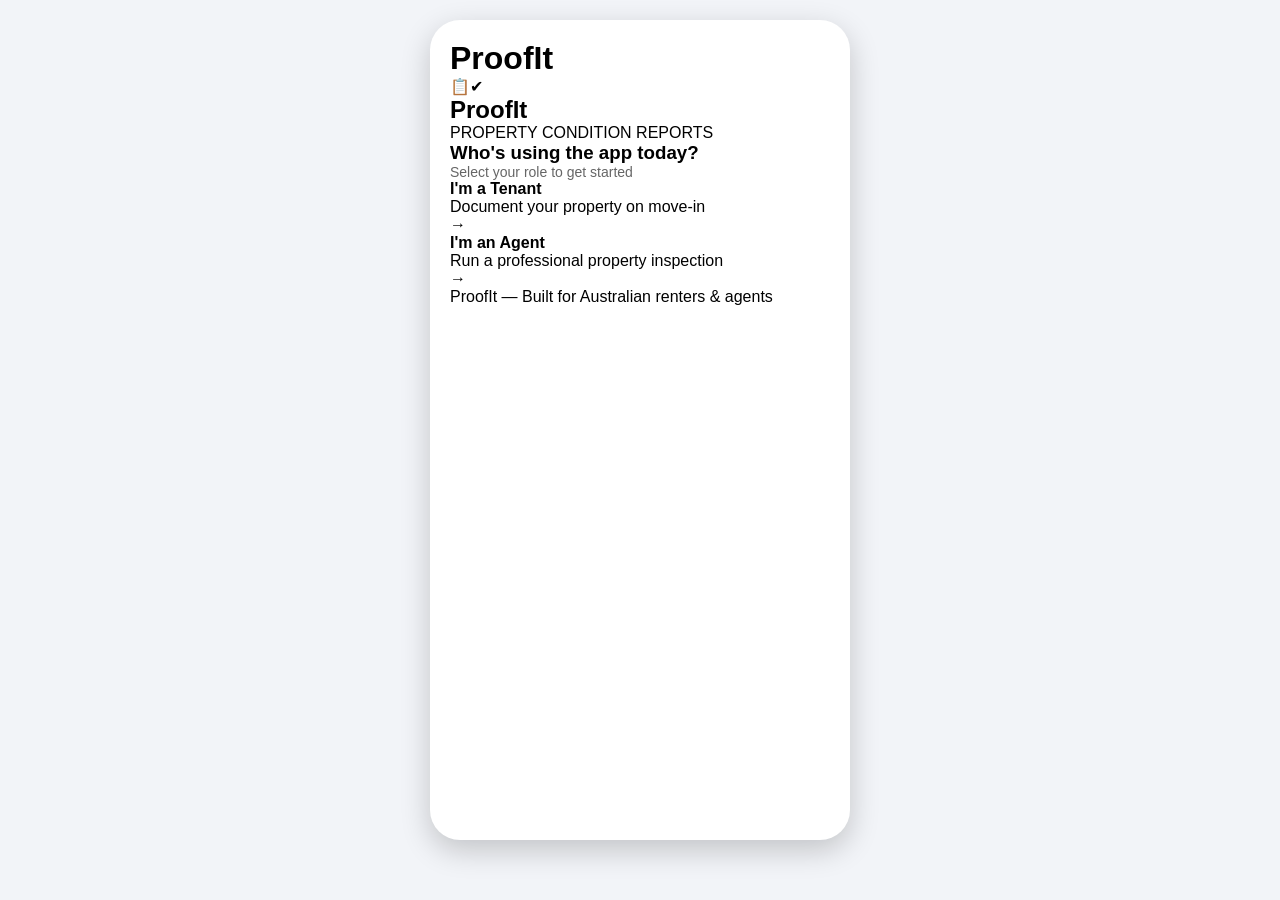
==== index.html @ 0644760e "Update index.html" ====
<!DOCTYPE html>
<html lang="en">
<head>
  <meta charset="UTF-8" />
  <meta name="viewport" content="width=device-width, initial-scale=1.0"/>
  <title>ProofIt</title>
  <link rel="stylesheet" href="styles.css" />
</head>
<body>

<div class="phone-frame">
  <div class="app">

    <h1 class="logo">Proof<span>It</span></h1>

    <div class="icon-box">📋✔</div>

    <h2 class="title">Proof<span>It</span></h2>
    <p class="subtitle">PROPERTY CONDITION REPORTS</p>

    <h3>Who's using the app today?</h3>
    <p class="helper">Select your role to get started</p>

    <div class="card" onclick="selectRole('tenant')">
      <div>
        <strong>I'm a Tenant</strong>
        <p>Document your property on move-in</p>
      </div>
      <span>→</span>
    </div>

    <div class="card" onclick="selectRole('agent')">
      <div>
        <strong>I'm an Agent</strong>
        <p>Run a professional property inspection</p>
      </div>
      <span>→</span>
    </div>

    <p class="footer">ProofIt — Built for Australian renters & agents</p>

  </div>
</div>

<script src="script.js?v=2"></script>
</body>
</html>
---- styles.css ----
/* RESET */
* {
  margin: 0;
  padding: 0;
  box-sizing: border-box;
  font-family: Arial, sans-serif;
}

/* BACKGROUND */
body {
  background: #f2f4f8;
  display: flex;
  justify-content: center;
  padding: 20px;
}

/* PHONE FRAME (visual app container) */
.phone-frame {
  width: 420px;
  height: 820px;
  background: #fff;
  border-radius: 30px;
  overflow: hidden;
  box-shadow: 0 10px 30px rgba(0,0,0,0.2);
}

/* MAIN APP AREA */
.app {
  padding: 20px;
}

/* TOP BAR */
.top-bar {
  display: flex;
  align-items: center;
  justify-content: space-between;
  margin-bottom: 20px;
}

.top-bar h2 {
  font-size: 16px;
}

/* HOME BUTTON */
.home-btn {
  background: none;
  border: none;
  font-size: 20px;
  cursor: pointer;
}

/* BADGE */
.badge {
  background: #e8f0ff;
  color: #2b6fff;
  padding: 5px 10px;
  border-radius: 20px;
  font-size: 12px;
}

/* FORM CONTAINER */
.form-container {
  display: flex;
  flex-direction: column;
  gap: 12px;
}

/* HEADINGS */
.form-container h1 {
  font-size: 22px;
}

.helper {
  color: #666;
  font-size: 14px;
}

/* INFO BOX */
.info-box {
  background: #eef7ff;
  padding: 10px;
  border-radius: 10px;
  font-size: 13px;
  color: #333;
}

/* LABELS */
label {
  font-size: 12px;
  color: #444;
  margin-top: 10px;
}

/* INPUTS */
input {
  padding: 12px;
  border: 1px solid #ddd;
  border-radius: 10px;
  font-size: 14px;
  width: 100%;
}

/* ROW (side-by-side inputs) */
.row {
  display: flex;
  gap: 10px;
}

.row div {
  flex: 1;
}

/* PRIMARY BUTTON */
.primary-btn {
  margin-top: 20px;
  padding: 14px;
  border: none;
  border-radius: 12px;
  background: #2b6fff;
  color: white;
  font-size: 15px;
  cursor: pointer;
}

.primary-btn:hover {
  background: #1f5ae0;
}

/* CUSTOM WIDTH OVERRIDE (your address field) */
.address {
  width: 60%;
}
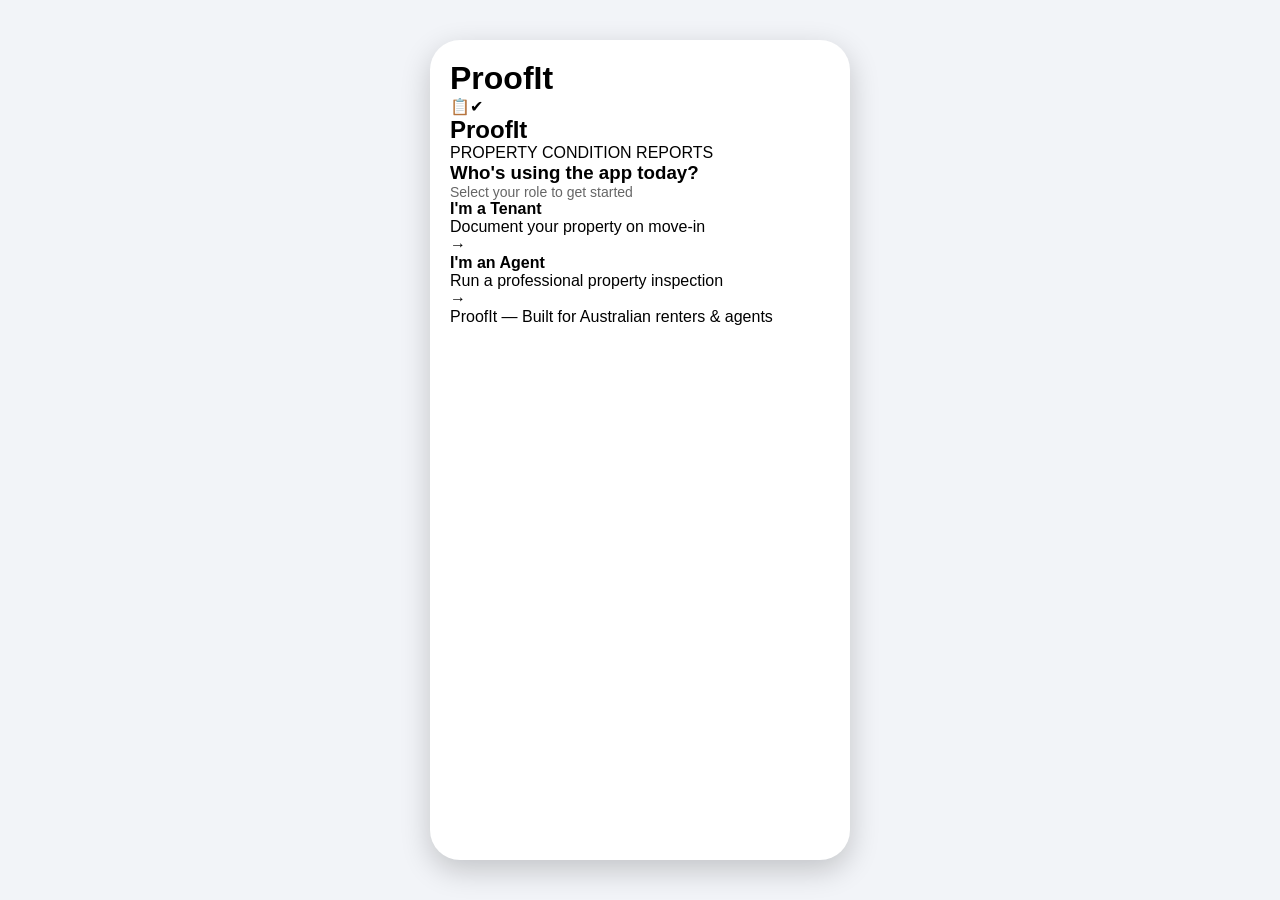
==== commit ba5c5fa9: "Update index.html" ====
--- a/index.html
+++ b/index.html
@@ -13,9 +13,9 @@
 
     <h1 class="logo">Proof<span>It</span></h1>
 
-    <div class="icon-box">📋✔</div>
+    <div class="icon">📋✔</div>
 
-    <h2 class="title">Proof<span>It</span></h2>
+    <h2 class="title">ProofIt</h2>
     <p class="subtitle">PROPERTY CONDITION REPORTS</p>
 
     <h3>Who's using the app today?</h3>
@@ -42,6 +42,6 @@
   </div>
 </div>
 
-<script src="script.js?v=2"></script>
+<script src="script.js"></script>
 </body>
 </html>
--- a/styles.css
+++ b/styles.css
@@ -6,15 +6,16 @@
   font-family: Arial, sans-serif;
 }
 
-/* BACKGROUND */
+/* BACKGROUND + CENTERING */
 body {
   background: #f2f4f8;
   display: flex;
   justify-content: center;
-  padding: 20px;
+  align-items: center;
+  min-height: 100vh;
 }
 
-/* PHONE FRAME (visual app container) */
+/* PHONE FRAME */
 .phone-frame {
   width: 420px;
   height: 820px;
@@ -126,7 +127,7 @@
   background: #1f5ae0;
 }
 
-/* CUSTOM WIDTH OVERRIDE (your address field) */
+/* ADDRESS WIDTH OVERRIDE */
 .address {
   width: 60%;
 }
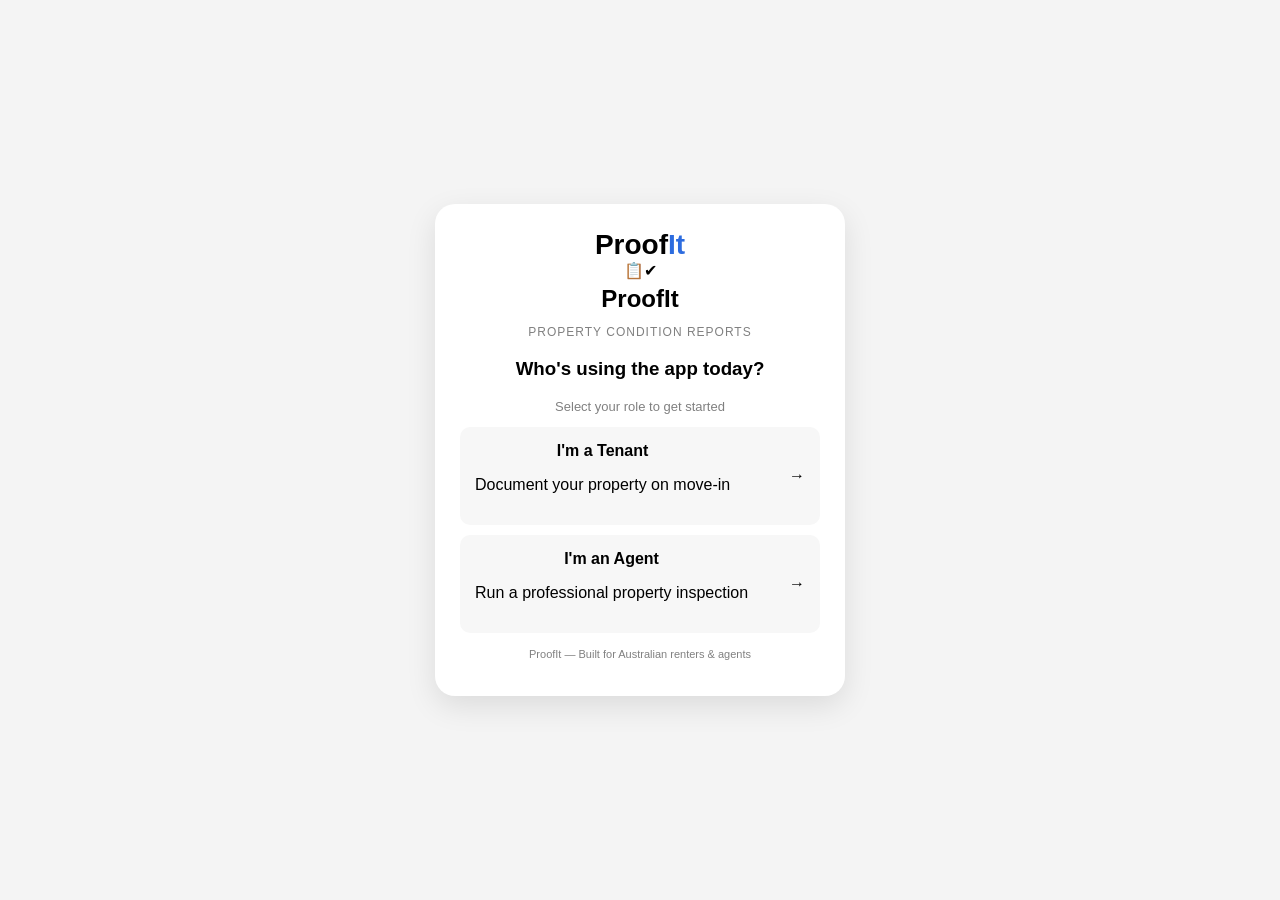
==== commit 6584c97d: "Update index Revert.html" ====
--- a/index.html
+++ b/index.html
@@ -13,9 +13,9 @@
 
     <h1 class="logo">Proof<span>It</span></h1>
 
-    <div class="icon">📋✔</div>
+    <div class="icon-box">📋✔</div>
 
-    <h2 class="title">ProofIt</h2>
+    <h2 class="title">Proof<span>It</span></h2>
     <p class="subtitle">PROPERTY CONDITION REPORTS</p>
 
     <h3>Who's using the app today?</h3>
@@ -42,6 +42,6 @@
   </div>
 </div>
 
-<script src="script.js"></script>
+<script src="script.js?v=2"></script>
 </body>
 </html>
--- a/styles.css
+++ b/styles.css
@@ -1,133 +1,79 @@
-/* RESET */
-* {
+body {
   margin: 0;
-  padding: 0;
-  box-sizing: border-box;
   font-family: Arial, sans-serif;
-}
-
-/* BACKGROUND + CENTERING */
-body {
-  background: #f2f4f8;
-  display: flex;
-  justify-content: center;
-  align-items: center;
-  min-height: 100vh;
+  background: #f4f4f4;
 }
 
 /* PHONE FRAME */
 .phone-frame {
-  width: 420px;
-  height: 820px;
-  background: #fff;
-  border-radius: 30px;
-  overflow: hidden;
-  box-shadow: 0 10px 30px rgba(0,0,0,0.2);
+  display: flex;
+  justify-content: center;
+  align-items: center;
+  height: 100vh;
 }
 
-/* MAIN APP AREA */
+/* APP CONTAINER */
 .app {
-  padding: 20px;
+  width: 360px;
+  background: white;
+  border-radius: 20px;
+  padding: 25px;
+  box-shadow: 0 10px 30px rgba(0,0,0,0.1);
+  text-align: center;
 }
 
-/* TOP BAR */
-.top-bar {
-  display: flex;
-  align-items: center;
-  justify-content: space-between;
-  margin-bottom: 20px;
+/* LOGO */
+.logo {
+  font-size: 28px;
+  margin: 0;
 }
 
-.top-bar h2 {
-  font-size: 16px;
+.logo span {
+  color: #2d6cdf;
 }
 
-/* HOME BUTTON */
-.home-btn {
-  background: none;
-  border: none;
-  font-size: 20px;
-  cursor: pointer;
+/* ICON */
+.icon {
+  font-size: 40px;
+  margin: 15px 0;
 }
 
-/* BADGE */
-.badge {
-  background: #e8f0ff;
-  color: #2b6fff;
-  padding: 5px 10px;
-  border-radius: 20px;
-  font-size: 12px;
+/* TEXT */
+.title {
+  margin: 5px 0;
 }
 
-/* FORM CONTAINER */
-.form-container {
-  display: flex;
-  flex-direction: column;
-  gap: 12px;
-}
-
-/* HEADINGS */
-.form-container h1 {
-  font-size: 22px;
+.subtitle {
+  font-size: 12px;
+  letter-spacing: 1px;
+  color: gray;
 }
 
 .helper {
-  color: #666;
-  font-size: 14px;
+  font-size: 13px;
+  color: gray;
 }
 
-/* INFO BOX */
-.info-box {
-  background: #eef7ff;
-  padding: 10px;
+/* CARDS */
+.card {
+  display: flex;
+  justify-content: space-between;
+  align-items: center;
+  padding: 15px;
+  margin: 10px 0;
   border-radius: 10px;
-  font-size: 13px;
-  color: #333;
+  background: #f7f7f7;
+  cursor: pointer;
+  transition: 0.2s;
 }
 
-/* LABELS */
-label {
-  font-size: 12px;
-  color: #444;
-  margin-top: 10px;
+.card:hover {
+  background: #eaeaea;
 }
 
-/* INPUTS */
-input {
-  padding: 12px;
-  border: 1px solid #ddd;
-  border-radius: 10px;
-  font-size: 14px;
-  width: 100%;
+/* FOOTER */
+.footer {
+  font-size: 11px;
+  color: gray;
+  margin-top: 15px;
 }
-
-/* ROW (side-by-side inputs) */
-.row {
-  display: flex;
-  gap: 10px;
-}
-
-.row div {
-  flex: 1;
-}
-
-/* PRIMARY BUTTON */
-.primary-btn {
-  margin-top: 20px;
-  padding: 14px;
-  border: none;
-  border-radius: 12px;
-  background: #2b6fff;
-  color: white;
-  font-size: 15px;
-  cursor: pointer;
-}
-
-.primary-btn:hover {
-  background: #1f5ae0;
-}
-
-/* ADDRESS WIDTH OVERRIDE */
-.address {
-  width: 60%;
-}
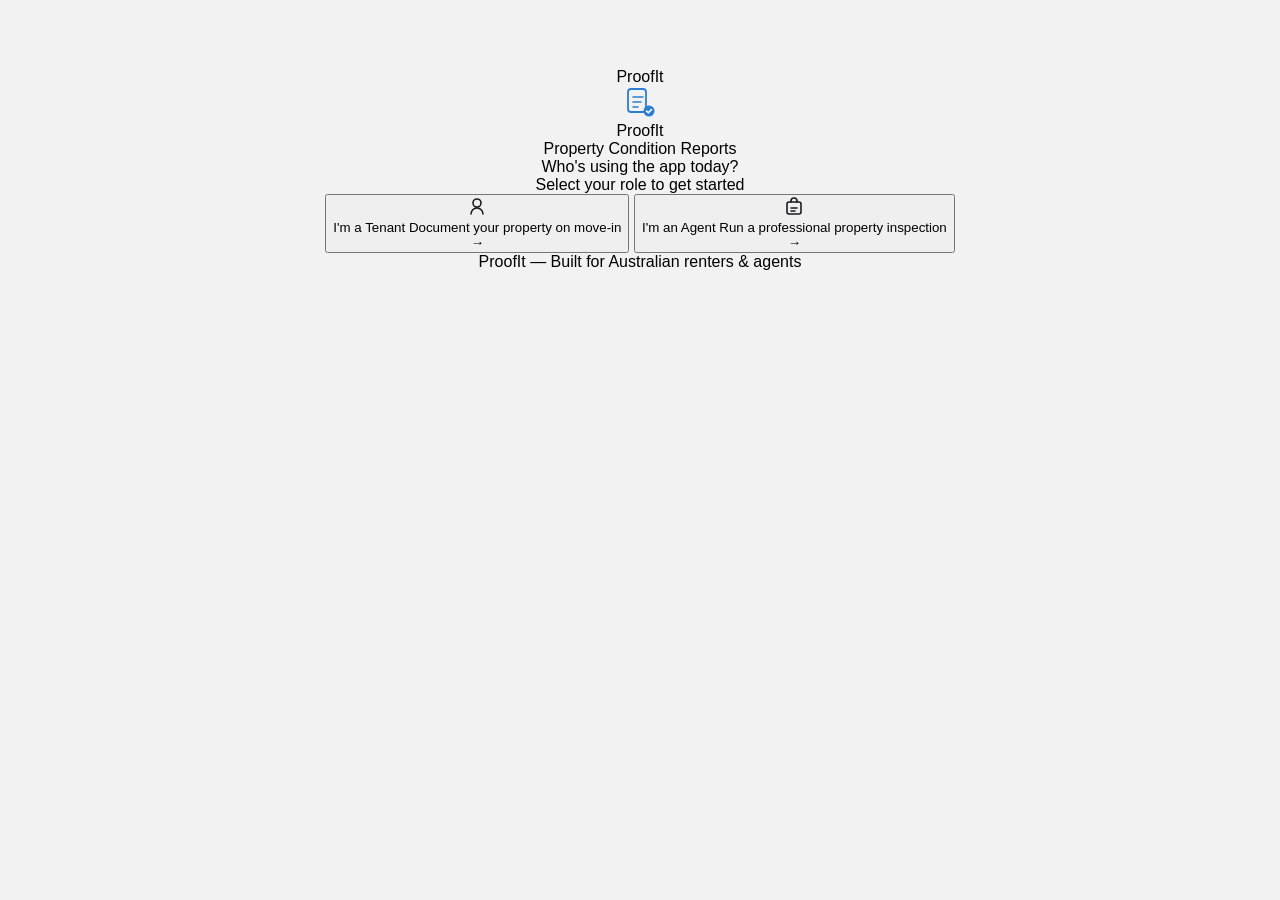
==== commit e08b1074: "Update index Claude.html" ====
--- a/index.html
+++ b/index.html
@@ -2,46 +2,61 @@
 <html lang="en">
 <head>
   <meta charset="UTF-8" />
-  <meta name="viewport" content="width=device-width, initial-scale=1.0"/>
-  <title>ProofIt</title>
+  <meta name="viewport" content="width=device-width, initial-scale=1.0" />
+  <title>ProofIt — Property Condition Reports</title>
   <link rel="stylesheet" href="styles.css" />
+  <link href="https://fonts.googleapis.com/css2?family=Syne:wght@400;700;800&family=DM+Sans:wght@300;400;500&display=swap" rel="stylesheet" />
 </head>
 <body>
-
-<div class="phone-frame">
-  <div class="app">
-
-    <h1 class="logo">Proof<span>It</span></h1>
-
-    <div class="icon-box">📋✔</div>
-
-    <h2 class="title">Proof<span>It</span></h2>
-    <p class="subtitle">PROPERTY CONDITION REPORTS</p>
-
-    <h3>Who's using the app today?</h3>
-    <p class="helper">Select your role to get started</p>
-
-    <div class="card" onclick="selectRole('tenant')">
-      <div>
-        <strong>I'm a Tenant</strong>
-        <p>Document your property on move-in</p>
+  <div class="app-wrap">
+    <div class="app">
+      <div class="welcome-topbar">
+        <div class="wordmark">Proof<span>It</span></div>
       </div>
-      <span>→</span>
+      <div class="welcome-body">
+        <div class="welcome-icon">
+          <svg width="32" height="32" viewBox="0 0 32 32" fill="none">
+            <rect x="4" y="3" width="18" height="23" rx="3" stroke="#2D7DD2" stroke-width="1.8"/>
+            <path d="M9 11h10M9 16h8M9 21h5" stroke="#2D7DD2" stroke-width="1.6" stroke-linecap="round"/>
+            <circle cx="25" cy="25" r="5.5" fill="#2D7DD2"/>
+            <path d="M22.5 25l1.8 1.8 3.2-3.2" stroke="#fff" stroke-width="1.6" stroke-linecap="round" stroke-linejoin="round"/>
+          </svg>
+        </div>
+        <div class="welcome-title">Proof<span>It</span></div>
+        <div class="welcome-sub">Property Condition Reports</div>
+        <div class="welcome-question">Who's using the app today?</div>
+        <div class="welcome-hint">Select your role to get started</div>
+        <div class="welcome-btns">
+          <button class="welcome-btn" onclick="window.location.href='tenant.html'">
+            <div class="wb-icon">
+              <svg width="20" height="20" viewBox="0 0 20 20" fill="none">
+                <path d="M10 2a4 4 0 100 8 4 4 0 000-8zM4 17c0-3.3 2.7-6 6-6s6 2.7 6 6" stroke="#1a1a1e" stroke-width="1.6" stroke-linecap="round"/>
+              </svg>
+            </div>
+            <div class="wb-text">
+              <span class="wb-label">I'm a Tenant</span>
+              <span class="wb-desc">Document your property on move-in</span>
+            </div>
+            <span class="wb-arrow">→</span>
+          </button>
+          <button class="welcome-btn" onclick="window.location.href='agent.html'">
+            <div class="wb-icon">
+              <svg width="20" height="20" viewBox="0 0 20 20" fill="none">
+                <rect x="3" y="5" width="14" height="12" rx="2" stroke="#1a1a1e" stroke-width="1.6"/>
+                <path d="M7 5V4a3 3 0 016 0v1" stroke="#1a1a1e" stroke-width="1.6" stroke-linecap="round"/>
+                <path d="M7 11h6M7 14h4" stroke="#1a1a1e" stroke-width="1.6" stroke-linecap="round"/>
+              </svg>
+            </div>
+            <div class="wb-text">
+              <span class="wb-label">I'm an Agent</span>
+              <span class="wb-desc">Run a professional property inspection</span>
+            </div>
+            <span class="wb-arrow">→</span>
+          </button>
+        </div>
+        <div class="welcome-footer">ProofIt — Built for Australian renters &amp; agents</div>
+      </div>
     </div>
-
-    <div class="card" onclick="selectRole('agent')">
-      <div>
-        <strong>I'm an Agent</strong>
-        <p>Run a professional property inspection</p>
-      </div>
-      <span>→</span>
-    </div>
-
-    <p class="footer">ProofIt — Built for Australian renters & agents</p>
-
   </div>
-</div>
-
-<script src="script.js?v=2"></script>
 </body>
 </html>
--- a/styles.css
+++ b/styles.css
@@ -1,79 +1,143 @@
 body {
-  margin: 0;
   font-family: Arial, sans-serif;
-  background: #f4f4f4;
+  background: #f2f2f2;
+  display: flex;
+  justify-content: center;
+  padding: 40px;
 }
 
-/* PHONE FRAME */
 .phone-frame {
-  display: flex;
-  justify-content: center;
-  align-items: center;
-  height: 100vh;
+  width: 360px;
+  border: 10px solid #111;
+  border-radius: 30px;
+  background: #e9e9e9;
 }
 
-/* APP CONTAINER */
 .app {
-  width: 360px;
-  background: white;
-  border-radius: 20px;
-  padding: 25px;
-  box-shadow: 0 10px 30px rgba(0,0,0,0.1);
+  padding: 20px;
   text-align: center;
 }
 
-/* LOGO */
-.logo {
-  font-size: 28px;
-  margin: 0;
+.logo span,
+.title span {
+  color: #4da3ff;
 }
 
-.logo span {
-  color: #2d6cdf;
-}
-
-/* ICON */
-.icon {
-  font-size: 40px;
-  margin: 15px 0;
-}
-
-/* TEXT */
-.title {
-  margin: 5px 0;
+.icon-box {
+  font-size: 30px;
+  margin: 20px auto;
+  width: 60px;
+  height: 60px;
+  background: #111;
+  color: white;
+  display: flex;
+  align-items: center;
+  justify-content: center;
+  border-radius: 15px;
 }
 
 .subtitle {
   font-size: 12px;
-  letter-spacing: 1px;
-  color: gray;
+  color: #888;
+  margin-bottom: 30px;
 }
 
 .helper {
-  font-size: 13px;
-  color: gray;
+  color: #777;
+  font-size: 14px;
+  margin-bottom: 20px;
 }
 
-/* CARDS */
 .card {
+  background: #f7f7f7;
+  border-radius: 12px;
+  padding: 15px;
+  margin: 10px 0;
   display: flex;
   justify-content: space-between;
   align-items: center;
-  padding: 15px;
-  margin: 10px 0;
-  border-radius: 10px;
-  background: #f7f7f7;
   cursor: pointer;
-  transition: 0.2s;
 }
 
 .card:hover {
-  background: #eaeaea;
+  background: #e3e3e3;
 }
 
-/* FOOTER */
 .footer {
+  margin-top: 30px;
   font-size: 11px;
-  color: gray;
+  color: #aaa;
+}
+
+/* ===== TENANT PAGE ===== */
+
+.top-bar {
+  display: flex;
+  justify-content: space-between;
+  align-items: center;
+  margin-bottom: 20px;
+}
+
+.home-btn {
+  background: #333;
+  color: white;
+  border: none;
+  border-radius: 10px;
+  padding: 8px 10px;
+  cursor: pointer;
+}
+
+.badge {
+  background: #f5b14c;
+  padding: 5px 10px;
+  border-radius: 12px;
+  font-size: 12px;
+}
+
+.form-container {
+  text-align: left;
+}
+
+.info-box {
+  background: #dfe7f2;
+  border: 1px solid #4da3ff;
+  padding: 12px;
+  border-radius: 10px;
+  margin: 15px 0;
+  font-size: 14px;
+}
+
+label {
+  font-size: 11px;
+  color: #777;
   margin-top: 15px;
+  display: block;
 }
+
+input {
+  width: 100%;
+  padding: 10px;
+  margin-top: 5px;
+  border-radius: 8px;
+  border: 1px solid #ccc;
+}
+
+.row {
+  display: flex;
+  gap: 10px;
+}
+
+.row div {
+  flex: 1;
+}
+
+.primary-btn {
+  width: 100%;
+  margin-top: 20px;
+  padding: 15px;
+  background: #111;
+  color: white;
+  border: none;
+  border-radius: 12px;
+  cursor: pointer;
+}
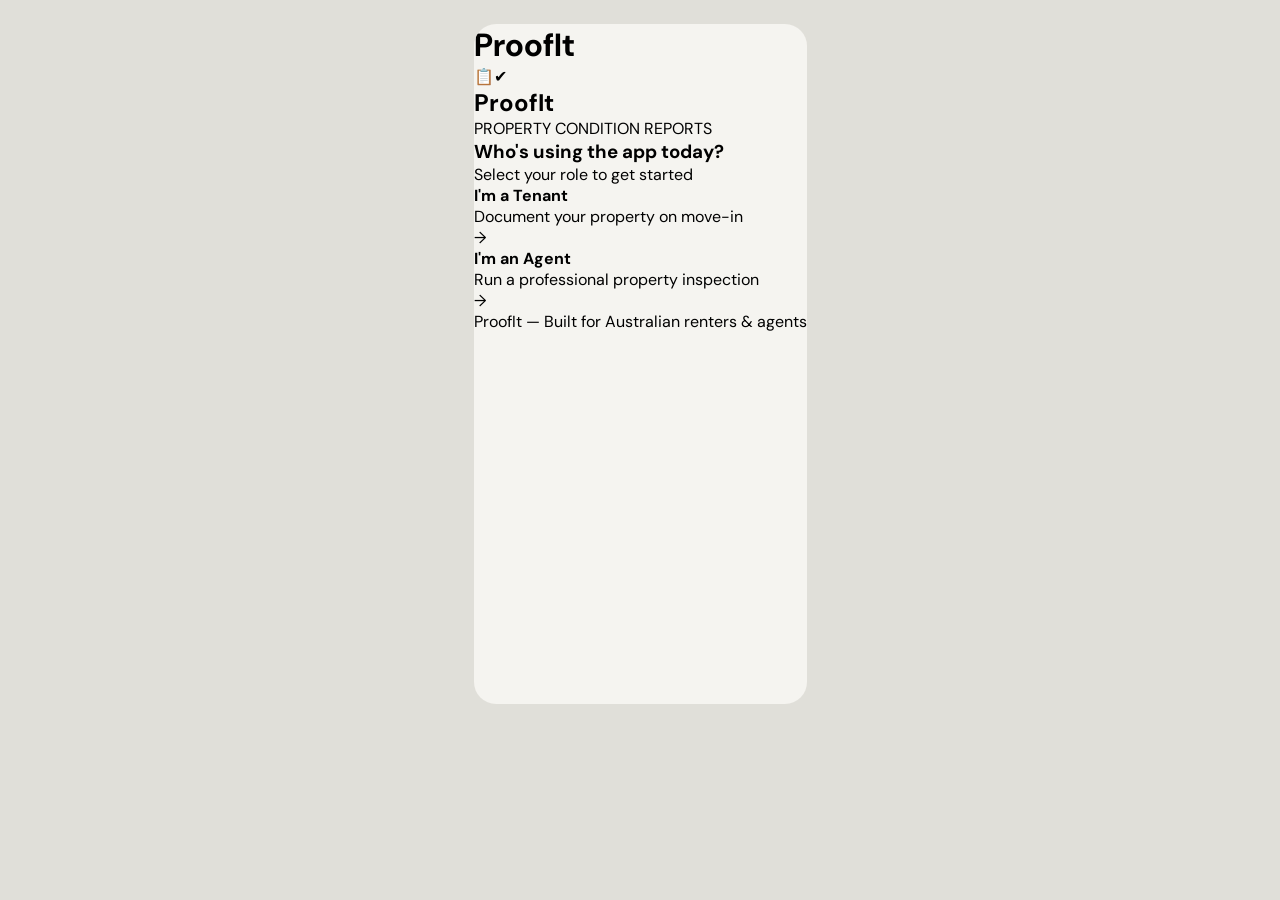
==== commit 51e1ab66: "Update index Revers Original.html" ====
--- a/index.html
+++ b/index.html
@@ -2,61 +2,46 @@
 <html lang="en">
 <head>
   <meta charset="UTF-8" />
-  <meta name="viewport" content="width=device-width, initial-scale=1.0" />
-  <title>ProofIt — Property Condition Reports</title>
+  <meta name="viewport" content="width=device-width, initial-scale=1.0"/>
+  <title>ProofIt</title>
   <link rel="stylesheet" href="styles.css" />
-  <link href="https://fonts.googleapis.com/css2?family=Syne:wght@400;700;800&family=DM+Sans:wght@300;400;500&display=swap" rel="stylesheet" />
 </head>
 <body>
-  <div class="app-wrap">
-    <div class="app">
-      <div class="welcome-topbar">
-        <div class="wordmark">Proof<span>It</span></div>
+
+<div class="phone-frame">
+  <div class="app">
+
+    <h1 class="logo">Proof<span>It</span></h1>
+
+    <div class="icon-box">📋✔</div>
+
+    <h2 class="title">Proof<span>It</span></h2>
+    <p class="subtitle">PROPERTY CONDITION REPORTS</p>
+
+    <h3>Who's using the app today?</h3>
+    <p class="helper">Select your role to get started</p>
+
+    <div class="card" onclick="selectRole('tenant')">
+      <div>
+        <strong>I'm a Tenant</strong>
+        <p>Document your property on move-in</p>
       </div>
-      <div class="welcome-body">
-        <div class="welcome-icon">
-          <svg width="32" height="32" viewBox="0 0 32 32" fill="none">
-            <rect x="4" y="3" width="18" height="23" rx="3" stroke="#2D7DD2" stroke-width="1.8"/>
-            <path d="M9 11h10M9 16h8M9 21h5" stroke="#2D7DD2" stroke-width="1.6" stroke-linecap="round"/>
-            <circle cx="25" cy="25" r="5.5" fill="#2D7DD2"/>
-            <path d="M22.5 25l1.8 1.8 3.2-3.2" stroke="#fff" stroke-width="1.6" stroke-linecap="round" stroke-linejoin="round"/>
-          </svg>
-        </div>
-        <div class="welcome-title">Proof<span>It</span></div>
-        <div class="welcome-sub">Property Condition Reports</div>
-        <div class="welcome-question">Who's using the app today?</div>
-        <div class="welcome-hint">Select your role to get started</div>
-        <div class="welcome-btns">
-          <button class="welcome-btn" onclick="window.location.href='tenant.html'">
-            <div class="wb-icon">
-              <svg width="20" height="20" viewBox="0 0 20 20" fill="none">
-                <path d="M10 2a4 4 0 100 8 4 4 0 000-8zM4 17c0-3.3 2.7-6 6-6s6 2.7 6 6" stroke="#1a1a1e" stroke-width="1.6" stroke-linecap="round"/>
-              </svg>
-            </div>
-            <div class="wb-text">
-              <span class="wb-label">I'm a Tenant</span>
-              <span class="wb-desc">Document your property on move-in</span>
-            </div>
-            <span class="wb-arrow">→</span>
-          </button>
-          <button class="welcome-btn" onclick="window.location.href='agent.html'">
-            <div class="wb-icon">
-              <svg width="20" height="20" viewBox="0 0 20 20" fill="none">
-                <rect x="3" y="5" width="14" height="12" rx="2" stroke="#1a1a1e" stroke-width="1.6"/>
-                <path d="M7 5V4a3 3 0 016 0v1" stroke="#1a1a1e" stroke-width="1.6" stroke-linecap="round"/>
-                <path d="M7 11h6M7 14h4" stroke="#1a1a1e" stroke-width="1.6" stroke-linecap="round"/>
-              </svg>
-            </div>
-            <div class="wb-text">
-              <span class="wb-label">I'm an Agent</span>
-              <span class="wb-desc">Run a professional property inspection</span>
-            </div>
-            <span class="wb-arrow">→</span>
-          </button>
-        </div>
-        <div class="welcome-footer">ProofIt — Built for Australian renters &amp; agents</div>
+      <span>→</span>
+    </div>
+
+    <div class="card" onclick="selectRole('agent')">
+      <div>
+        <strong>I'm an Agent</strong>
+        <p>Run a professional property inspection</p>
       </div>
+      <span>→</span>
     </div>
+
+    <p class="footer">ProofIt — Built for Australian renters & agents</p>
+
   </div>
+</div>
+
+<script src="script.js?v=2"></script>
 </body>
 </html>
--- a/styles.css
+++ b/styles.css
@@ -1,143 +1,932 @@
+/* ─── ProofIt — styles.css ─── */
+
+@import url('https://fonts.googleapis.com/css2?family=Syne:wght@400;700;800&family=DM+Sans:wght@300;400;500&display=swap');
+
+:root {
+  --accent: #2D7DD2;
+  --dark: #1a1a1e;
+  --cream: #f5f4f0;
+  --border: #e8e8e8;
+  --text: #1a1a1e;
+  --muted: #888;
+  --white: #ffffff;
+}
+
+* { box-sizing: border-box; margin: 0; padding: 0; }
+
 body {
-  font-family: Arial, sans-serif;
-  background: #f2f2f2;
-  display: flex;
-  justify-content: center;
-  padding: 40px;
-}
-
-.phone-frame {
-  width: 360px;
-  border: 10px solid #111;
-  border-radius: 30px;
-  background: #e9e9e9;
+  background: #e0dfd9;
+  min-height: 100vh;
+  display: flex;
+  align-items: flex-start;
+  justify-content: center;
+  padding: 24px 0;
+  font-family: 'DM Sans', sans-serif;
+}
+
+/* ─── App shell ─── */
+.app-wrap {
+  background: var(--dark);
+  border-radius: 32px;
+  padding: 12px;
+  width: 100%;
+  max-width: 420px;
 }
 
 .app {
+  background: var(--cream);
+  border-radius: 22px;
+  overflow: hidden;
+  min-height: 680px;
+  display: flex;
+  flex-direction: column;
+  position: relative;
+}
+
+/* ─── Screens ─── */
+.screen {
+  display: none;
+  flex-direction: column;
+  min-height: 680px;
+}
+.screen.active { display: flex; }
+
+/* ─── Top bars ─── */
+.topbar {
+  display: flex;
+  align-items: center;
+  justify-content: space-between;
+  padding: 14px 20px;
+  background: var(--dark);
+  flex-shrink: 0;
+}
+
+.home-btn {
+  width: 40px;
+  height: 40px;
+  background: rgba(255,255,255,0.15);
+  border: none;
+  border-radius: 10px;
+  cursor: pointer;
+  display: flex;
+  align-items: center;
+  justify-content: center;
+  flex-shrink: 0;
+  padding: 0;
+}
+
+.topbar-title {
+  font-family: 'Syne', sans-serif;
+  font-weight: 700;
+  font-size: 15px;
+  color: #fff;
+}
+
+.topbar-badge {
+  background: #FAC775;
+  color: var(--dark);
+  font-size: 11px;
+  font-weight: 700;
+  padding: 4px 10px;
+  border-radius: 20px;
+  font-family: 'Syne', sans-serif;
+}
+
+.ready-badge {
+  background: #FAC775;
+  color: var(--dark);
+}
+
+.topbar-badge-agent {
+  background: var(--dark);
+  color: #FAC775;
+  font-size: 11px;
+  font-weight: 700;
+  padding: 4px 10px;
+  border-radius: 20px;
+  font-family: 'Syne', sans-serif;
+  border: 1px solid #FAC775;
+}
+
+/* ─── Welcome screen ─── */
+.welcome-topbar {
+  display: flex;
+  align-items: center;
+  justify-content: center;
+  padding: 18px 20px;
+  background: var(--cream);
+  border-bottom: 1px solid var(--border);
+}
+
+.wordmark {
+  font-family: 'Syne', sans-serif;
+  font-weight: 800;
+  font-size: 20px;
+  color: var(--dark);
+}
+.wordmark span { color: var(--accent); }
+
+.welcome-body {
+  flex: 1;
+  display: flex;
+  flex-direction: column;
+  align-items: center;
+  justify-content: center;
+  padding: 20px 28px 40px;
+  background: var(--cream);
+}
+
+.welcome-icon {
+  width: 68px;
+  height: 68px;
+  background: var(--dark);
+  border-radius: 20px;
+  display: flex;
+  align-items: center;
+  justify-content: center;
+  margin-bottom: 16px;
+}
+
+.welcome-title {
+  font-family: 'Syne', sans-serif;
+  font-weight: 800;
+  font-size: 34px;
+  color: var(--dark);
+  letter-spacing: -1px;
+  margin-bottom: 4px;
+}
+.welcome-title span { color: var(--accent); }
+
+.welcome-sub {
+  font-size: 12px;
+  color: #aaa;
+  text-transform: uppercase;
+  letter-spacing: 0.1em;
+  margin-bottom: 36px;
+}
+
+.welcome-question {
+  font-family: 'Syne', sans-serif;
+  font-weight: 700;
+  font-size: 19px;
+  color: var(--dark);
+  margin-bottom: 4px;
+  text-align: center;
+}
+
+.welcome-hint {
+  font-size: 13px;
+  color: var(--muted);
+  margin-bottom: 22px;
+  text-align: center;
+}
+
+.welcome-btns {
+  display: flex;
+  flex-direction: column;
+  gap: 12px;
+  width: 100%;
+}
+
+.welcome-btn {
+  width: 100%;
+  padding: 18px 20px;
+  border-radius: 16px;
+  cursor: pointer;
+  display: flex;
+  align-items: center;
+  gap: 14px;
+  text-align: left;
+  border: 1px solid #e0e0e0;
+  background: var(--white);
+  transition: opacity 0.15s;
+}
+.welcome-btn:hover { opacity: 0.85; }
+
+.wb-icon {
+  width: 42px;
+  height: 42px;
+  border-radius: 10px;
+  display: flex;
+  align-items: center;
+  justify-content: center;
+  flex-shrink: 0;
+  background: var(--cream);
+}
+
+.wb-text { flex: 1; }
+
+.wb-label {
+  font-family: 'Syne', sans-serif;
+  font-weight: 700;
+  font-size: 15px;
+  display: block;
+  color: var(--dark);
+}
+
+.wb-desc {
+  font-size: 12px;
+  margin-top: 2px;
+  display: block;
+  color: var(--muted);
+}
+
+.wb-arrow { font-size: 16px; color: #ccc; }
+
+.welcome-footer {
+  margin-top: 28px;
+  font-size: 11px;
+  color: #bbb;
+  text-align: center;
+}
+
+/* ─── Body scroll ─── */
+.body-scroll {
+  flex: 1;
+  overflow-y: auto;
   padding: 20px;
+  padding-bottom: 100px;
+  background: var(--cream);
+}
+
+/* ─── Typography ─── */
+.section-title {
+  font-family: 'Syne', sans-serif;
+  font-weight: 700;
+  font-size: 20px;
+  color: var(--dark);
+  margin-bottom: 4px;
+}
+
+.sub-section-title {
+  font-family: 'Syne', sans-serif;
+  font-weight: 700;
+  font-size: 16px;
+  color: var(--dark);
+  margin-bottom: 4px;
+}
+
+.section-sub {
+  font-size: 13px;
+  color: #666;
+  margin-bottom: 20px;
+}
+
+.section-sub-sm {
+  font-size: 13px;
+  color: #666;
+  margin-bottom: 12px;
+  margin-top: 4px;
+}
+
+/* ─── Form fields ─── */
+.field-label {
+  font-size: 12px;
+  font-weight: 500;
+  color: var(--muted);
+  text-transform: uppercase;
+  letter-spacing: 0.06em;
+  margin-bottom: 6px;
+}
+
+.field-input {
+  width: 100%;
+  padding: 12px 14px;
+  border-radius: 10px;
+  font-size: 14px;
+  border: 1px solid #ddd;
+  background: var(--white);
+  color: var(--dark);
+  font-family: 'DM Sans', sans-serif;
+  outline: none;
+  margin-bottom: 14px;
+}
+.field-input:focus { border-color: var(--accent); }
+
+.field-row {
+  display: grid;
+  grid-template-columns: 1fr 1fr;
+  gap: 12px;
+}
+
+/* ─── Info banner ─── */
+.info-banner {
+  background: #eef5fc;
+  border: 1px solid var(--accent);
+  border-radius: 12px;
+  padding: 14px 16px;
+  margin-bottom: 20px;
+  display: flex;
+  gap: 10px;
+  align-items: flex-start;
+}
+.info-icon { font-size: 16px; flex-shrink: 0; margin-top: 1px; }
+.info-text { font-size: 13px; color: #1a4a7a; line-height: 1.5; }
+
+/* ─── Buttons ─── */
+.btn-primary {
+  width: 100%;
+  padding: 15px;
+  background: var(--dark);
+  color: var(--white);
+  border: none;
+  border-radius: 12px;
+  font-family: 'Syne', sans-serif;
+  font-weight: 700;
+  font-size: 15px;
+  cursor: pointer;
+  transition: opacity 0.15s;
+}
+.btn-primary:hover { opacity: 0.88; }
+
+.send-btn {
+  width: 100%;
+  padding: 15px;
+  background: var(--dark);
+  color: var(--white);
+  border: none;
+  border-radius: 12px;
+  font-family: 'Syne', sans-serif;
+  font-weight: 700;
+  font-size: 15px;
+  cursor: pointer;
+}
+
+.fwd-btn {
+  width: 100%;
+  padding: 13px;
+  background: #eef5fc;
+  border: 1px solid var(--accent);
+  border-radius: 12px;
+  color: var(--accent);
+  font-family: 'DM Sans', sans-serif;
+  font-size: 14px;
+  font-weight: 500;
+  cursor: pointer;
+}
+
+.pdf-btn {
+  padding: 13px;
+  background: #f0efeb;
+  border: none;
+  border-radius: 12px;
+  color: var(--dark);
+  font-family: 'DM Sans', sans-serif;
+  font-size: 14px;
+  cursor: pointer;
+}
+
+/* ─── Bottom bar ─── */
+.bottom-bar {
+  position: sticky;
+  bottom: 0;
+  padding: 12px 20px 16px;
+  background: var(--white);
+  border-top: 1px solid #eee;
+  display: flex;
+  gap: 10px;
+  flex-shrink: 0;
+}
+
+.btn-back {
+  flex: 1;
+  padding: 13px;
+  background: #f0efeb;
+  border: none;
+  border-radius: 12px;
+  color: var(--dark);
+  font-family: 'Syne', sans-serif;
+  font-weight: 700;
+  font-size: 14px;
+  cursor: pointer;
+}
+
+.btn-next {
+  flex: 2;
+  padding: 13px;
+  background: var(--dark);
+  color: var(--white);
+  border: none;
+  border-radius: 12px;
+  font-family: 'Syne', sans-serif;
+  font-weight: 700;
+  font-size: 14px;
+  cursor: pointer;
+}
+
+/* ─── Progress ─── */
+.progress-wrap {
+  padding: 10px 20px;
+  background: var(--white);
+  border-bottom: 1px solid #eee;
+  display: flex;
+  align-items: center;
+  gap: 10px;
+  flex-shrink: 0;
+}
+
+.entries-count { font-size: 13px; color: var(--muted); white-space: nowrap; }
+.entries-count strong { color: var(--dark); }
+
+.prog-bar-bg {
+  flex: 1;
+  height: 4px;
+  background: #eee;
+  border-radius: 2px;
+}
+
+.prog-bar-fill {
+  height: 4px;
+  background: var(--accent);
+  border-radius: 2px;
+  transition: width 0.3s ease;
+}
+
+.room-counter { font-size: 11px; color: #999; white-space: nowrap; }
+
+/* ─── Tabs ─── */
+.tabs-row {
+  display: flex;
+  gap: 6px;
+  padding: 10px 20px;
+  overflow-x: auto;
+  scrollbar-width: none;
+  background: var(--white);
+  border-bottom: 1px solid #eee;
+  flex-shrink: 0;
+}
+.tabs-row::-webkit-scrollbar { display: none; }
+
+.tab-pill {
+  flex-shrink: 0;
+  padding: 7px 14px;
+  border-radius: 20px;
+  font-size: 12px;
+  font-weight: 500;
+  cursor: pointer;
+  border: 1px solid #ddd;
+  background: var(--white);
+  color: #999;
+  white-space: nowrap;
+  transition: all 0.15s;
+}
+.tab-pill.active { background: var(--dark); color: var(--white); border-color: var(--dark); }
+.tab-pill.done { border-color: var(--accent); color: var(--accent); background: #eef5fc; }
+
+/* ─── Entry blocks ─── */
+.entry-block {
+  background: var(--white);
+  border: 1px solid var(--border);
+  border-radius: 14px;
+  padding: 18px;
+  margin-bottom: 12px;
+}
+
+.entry-header {
+  display: flex;
+  align-items: center;
+  justify-content: space-between;
+  margin-bottom: 14px;
+}
+
+.entry-label {
+  font-family: 'Syne', sans-serif;
+  font-weight: 700;
+  font-size: 15px;
+  color: var(--dark);
+}
+
+.entry-del {
+  font-size: 11px;
+  color: #ccc;
+  background: none;
+  border: none;
+  cursor: pointer;
+  padding: 4px 8px;
+  border-radius: 6px;
+}
+.entry-del:hover { color: #e24b4a; background: #fdf0f0; }
+
+/* ─── Photos ─── */
+.photo-add-btn {
+  width: 100px;
+  height: 100px;
+  border-radius: 12px;
+  cursor: pointer;
+  border: 1.5px dashed var(--accent);
+  background: #eef5fc;
+  display: flex;
+  flex-direction: column;
+  align-items: center;
+  justify-content: center;
+  gap: 6px;
+}
+.photo-add-label { font-size: 12px; color: var(--accent); font-weight: 500; }
+
+.photo-grid { display: flex; gap: 10px; flex-wrap: wrap; }
+
+.photo-thumb {
+  width: 80px;
+  height: 80px;
+  border-radius: 10px;
+  overflow: hidden;
+  position: relative;
+  border: 1px solid #e0e0e0;
+  flex-shrink: 0;
+}
+.photo-thumb img { width: 100%; height: 100%; object-fit: cover; }
+
+.photo-ts {
+  position: absolute;
+  bottom: 0; left: 0; right: 0;
+  background: rgba(0,0,0,0.6);
+  font-size: 7px;
+  color: #fff;
+  padding: 3px 5px;
+  line-height: 1.3;
+}
+
+.photo-add-sm {
+  width: 80px;
+  height: 80px;
+  border-radius: 10px;
+  cursor: pointer;
+  border: 1.5px dashed var(--accent);
+  background: #eef5fc;
+  display: flex;
+  flex-direction: column;
+  align-items: center;
+  justify-content: center;
+  gap: 3px;
+  flex-shrink: 0;
+}
+.photo-add-sm span { font-size: 10px; color: var(--accent); font-weight: 500; }
+
+/* ─── Condition pills ─── */
+.cond-pills { display: flex; gap: 6px; margin-top: 12px; }
+
+.cpill {
+  padding: 6px 14px;
+  border-radius: 20px;
+  font-size: 12px;
+  font-weight: 500;
+  cursor: pointer;
+  border: 1px solid #ddd;
+  color: #999;
+  background: #f9f9f9;
+  transition: all 0.15s;
+}
+.cpill.good { background: #e6f7f2; border-color: #1D9E75; color: #0F6E56; }
+.cpill.fair { background: #fef6e4; border-color: #BA7517; color: #854F0B; }
+.cpill.poor { background: #fdf0f0; border-color: #A32D2D; color: #791F1F; }
+
+/* ─── Notes ─── */
+.notes-label {
+  font-size: 11px;
+  font-weight: 500;
+  color: #aaa;
+  text-transform: uppercase;
+  letter-spacing: 0.08em;
+  margin-bottom: 8px;
+  margin-top: 14px;
+}
+
+.comment-box {
+  width: 100%;
+  padding: 12px 14px;
+  border-radius: 10px;
+  font-size: 14px;
+  resize: none;
+  min-height: 70px;
+  border: 1px solid var(--border);
+  background: #fafafa;
+  color: var(--dark);
+  font-family: 'DM Sans', sans-serif;
+  outline: none;
+}
+.comment-box:focus { border-color: var(--accent); }
+.comment-box::placeholder { color: #ccc; }
+
+/* ─── Summary block (agent) ─── */
+.summary-block {
+  background: var(--white);
+  border: 1px solid var(--border);
+  border-radius: 14px;
+  padding: 16px;
+  margin-bottom: 12px;
+}
+.summary-block-label {
+  font-size: 12px;
+  font-weight: 500;
+  color: var(--muted);
+  text-transform: uppercase;
+  letter-spacing: 0.06em;
+  margin-bottom: 10px;
+}
+.spills { display: flex; gap: 8px; }
+.spill {
+  flex: 1;
+  padding: 10px 6px;
+  border-radius: 10px;
+  font-size: 13px;
+  font-weight: 500;
+  cursor: pointer;
+  border: 1px solid #ddd;
+  color: #999;
+  background: #f9f9f9;
   text-align: center;
-}
-
-.logo span,
-.title span {
-  color: #4da3ff;
-}
-
-.icon-box {
-  font-size: 30px;
-  margin: 20px auto;
-  width: 60px;
-  height: 60px;
-  background: #111;
-  color: white;
-  display: flex;
-  align-items: center;
-  justify-content: center;
-  border-radius: 15px;
-}
-
-.subtitle {
+  transition: all 0.15s;
+}
+.spill.good { background: #e6f7f2; border-color: #1D9E75; color: #0F6E56; }
+.spill.fair { background: #fef6e4; border-color: #BA7517; color: #854F0B; }
+.spill.poor { background: #fdf0f0; border-color: #A32D2D; color: #791F1F; }
+
+/* ─── Add entry block ─── */
+.add-entry-block {
+  background: var(--white);
+  border: 1px dashed #ddd;
+  border-radius: 14px;
+  padding: 14px;
+  margin-bottom: 12px;
+  display: flex;
+  align-items: center;
+  justify-content: center;
+  cursor: pointer;
+  gap: 8px;
+  transition: border-color 0.15s;
+}
+.add-entry-block:hover { border-color: var(--accent); }
+.add-entry-label { font-size: 14px; font-weight: 500; color: var(--muted); }
+.add-entry-block:hover .add-entry-label { color: var(--accent); }
+
+/* ─── Agent setup: type cards ─── */
+.type-grid {
+  display: grid;
+  grid-template-columns: repeat(4, 1fr);
+  gap: 8px;
+  margin-bottom: 20px;
+}
+
+.prop-type-grid {
+  display: grid;
+  grid-template-columns: repeat(3, 1fr);
+  gap: 8px;
+  margin-bottom: 16px;
+}
+
+.type-card {
+  background: var(--white);
+  border: 1px solid #e0e0e0;
+  border-radius: 10px;
+  padding: 10px 8px;
+  text-align: center;
+  cursor: pointer;
+  transition: all 0.15s;
+}
+.type-card.selected { border: 2px solid var(--accent); background: #eef5fc; }
+.type-card-icon { font-size: 18px; margin-bottom: 4px; }
+.type-card-label { font-size: 11px; font-weight: 500; color: #555; }
+.type-card.selected .type-card-label { color: var(--accent); }
+
+/* ─── Counters ─── */
+.counter-row {
+  display: flex;
+  align-items: center;
+  gap: 12px;
+  margin-bottom: 12px;
+}
+.counter-label { font-size: 14px; color: var(--dark); flex: 1; }
+.counter-btn {
+  width: 32px;
+  height: 32px;
+  border-radius: 8px;
+  border: 1px solid #ddd;
+  background: var(--white);
+  font-size: 18px;
+  cursor: pointer;
+  display: flex;
+  align-items: center;
+  justify-content: center;
+  color: #555;
+  line-height: 1;
+}
+.counter-val {
+  font-size: 16px;
+  font-weight: 600;
+  color: var(--dark);
+  min-width: 24px;
+  text-align: center;
+}
+
+/* ─── Divider ─── */
+.divider { height: 1px; background: var(--border); margin: 20px 0; }
+
+/* ─── Rooms list ─── */
+.rooms-list {
+  display: flex;
+  flex-direction: column;
+  gap: 8px;
+  margin-bottom: 12px;
+}
+
+.room-row {
+  background: var(--white);
+  border: 1px solid var(--border);
+  border-radius: 10px;
+  padding: 12px 14px;
+  display: flex;
+  align-items: center;
+  gap: 10px;
+}
+
+.room-row-input {
+  flex: 1;
+  border: none;
+  outline: none;
+  font-size: 14px;
+  color: var(--dark);
+  font-family: 'DM Sans', sans-serif;
+  background: transparent;
+}
+
+.room-drag { color: #ccc; font-size: 14px; }
+
+.room-del {
+  width: 28px;
+  height: 28px;
+  border-radius: 6px;
+  border: none;
+  background: none;
+  cursor: pointer;
+  display: flex;
+  align-items: center;
+  justify-content: center;
+}
+.room-del:hover { background: #fdf0f0; }
+
+.add-room-btn {
+  width: 100%;
+  padding: 12px;
+  background: var(--white);
+  border: 1px dashed #ddd;
+  border-radius: 10px;
+  display: flex;
+  align-items: center;
+  justify-content: center;
+  gap: 8px;
+  cursor: pointer;
+  font-size: 14px;
+  color: var(--muted);
+  font-family: 'DM Sans', sans-serif;
+  margin-bottom: 20px;
+}
+.add-room-btn:hover { border-color: var(--accent); color: var(--accent); }
+
+/* ─── Signature ─── */
+.sig-wrap {
+  background: var(--white);
+  border: 1px solid var(--border);
+  border-radius: 14px;
+  padding: 16px;
+  margin-bottom: 16px;
+}
+.sig-label {
   font-size: 12px;
-  color: #888;
-  margin-bottom: 30px;
-}
-
-.helper {
-  color: #777;
-  font-size: 14px;
-  margin-bottom: 20px;
-}
-
-.card {
-  background: #f7f7f7;
-  border-radius: 12px;
-  padding: 15px;
-  margin: 10px 0;
-  display: flex;
+  font-weight: 500;
+  color: var(--muted);
+  text-transform: uppercase;
+  letter-spacing: 0.06em;
+  margin-bottom: 10px;
+}
+#sig-canvas {
+  width: 100%;
+  height: 120px;
+  border: 1px dashed #ddd;
+  border-radius: 10px;
+  background: #fafafa;
+  cursor: crosshair;
+  display: block;
+  touch-action: none;
+}
+.sig-clear {
+  font-size: 12px;
+  color: #aaa;
+  background: none;
+  border: none;
+  cursor: pointer;
+  margin-top: 8px;
+  padding: 0;
+}
+
+/* ─── Report ─── */
+.report-header-card {
+  background: var(--dark);
+  border-radius: 14px;
+  padding: 20px;
+  margin-bottom: 12px;
+}
+.rh-title {
+  font-family: 'Syne', sans-serif;
+  font-weight: 800;
+  font-size: 18px;
+  color: #fff;
+}
+.rh-accent { color: var(--accent); }
+.rh-sub { font-size: 12px; color: rgba(255,255,255,0.5); margin-top: 2px; }
+.rh-meta {
+  display: grid;
+  grid-template-columns: 1fr 1fr;
+  gap: 10px;
+  margin-top: 14px;
+}
+.rh-meta-item {
+  background: rgba(255,255,255,0.07);
+  border-radius: 8px;
+  padding: 8px 10px;
+}
+.rh-meta-label { font-size: 10px; color: rgba(255,255,255,0.4); text-transform: uppercase; letter-spacing: 0.05em; }
+.rh-meta-value { font-size: 13px; color: #fff; font-weight: 500; margin-top: 2px; }
+
+.evidence-badge {
+  background: #eef5fc;
+  border: 1px solid var(--accent);
+  border-radius: 10px;
+  padding: 12px 14px;
+  margin-bottom: 12px;
+  display: flex;
+  gap: 10px;
+  align-items: center;
+}
+.evidence-badge-text { font-size: 13px; color: #1a4a7a; font-weight: 500; }
+
+.report-room-card {
+  background: var(--white);
+  border: 1px solid var(--border);
+  border-radius: 14px;
+  padding: 16px;
+  margin-bottom: 10px;
+}
+.rr-header {
+  display: flex;
+  align-items: center;
   justify-content: space-between;
-  align-items: center;
-  cursor: pointer;
-}
-
-.card:hover {
-  background: #e3e3e3;
-}
-
-.footer {
-  margin-top: 30px;
+  margin-bottom: 10px;
+  padding-bottom: 8px;
+  border-bottom: 1px solid #f0f0f0;
+}
+.rr-title {
+  font-family: 'Syne', sans-serif;
+  font-weight: 700;
+  font-size: 15px;
+  color: var(--dark);
+}
+.rr-badge { font-size: 11px; font-weight: 500; padding: 3px 10px; border-radius: 20px; }
+.rr-good { background: #e6f7f2; color: #0F6E56; }
+.rr-fair { background: #fef6e4; color: #854F0B; }
+.rr-poor { background: #fdf0f0; color: #791F1F; }
+
+.rr-entry {
+  margin-bottom: 10px;
+  padding-bottom: 10px;
+  border-bottom: 1px solid #f5f5f5;
+}
+.rr-entry:last-child { border-bottom: none; margin-bottom: 0; padding-bottom: 0; }
+.rr-entry-label {
   font-size: 11px;
   color: #aaa;
-}
-
-/* ===== TENANT PAGE ===== */
-
-.top-bar {
-  display: flex;
-  justify-content: space-between;
-  align-items: center;
-  margin-bottom: 20px;
-}
-
-.home-btn {
-  background: #333;
-  color: white;
-  border: none;
-  border-radius: 10px;
-  padding: 8px 10px;
-  cursor: pointer;
-}
-
-.badge {
-  background: #f5b14c;
-  padding: 5px 10px;
-  border-radius: 12px;
+  text-transform: uppercase;
+  letter-spacing: 0.06em;
+  margin-bottom: 6px;
+  display: flex;
+  align-items: center;
+  gap: 8px;
+}
+.rr-cond { font-size: 10px; font-weight: 500; padding: 2px 8px; border-radius: 20px; }
+.rr-photos { display: flex; gap: 6px; flex-wrap: wrap; margin-bottom: 6px; }
+.rr-photo { width: 64px; height: 64px; border-radius: 8px; overflow: hidden; border: 1px solid #eee; }
+.rr-photo img { width: 100%; height: 100%; object-fit: cover; }
+.rr-comment { font-size: 13px; color: #555; font-style: italic; margin-bottom: 4px; }
+.rr-ts { font-size: 10px; color: #bbb; }
+
+.sig-preview-wrap {
+  background: var(--white);
+  border: 1px solid var(--border);
+  border-radius: 14px;
+  padding: 16px;
+  margin-bottom: 12px;
+}
+.sig-preview-label {
   font-size: 12px;
-}
-
-.form-container {
-  text-align: left;
-}
-
-.info-box {
-  background: #dfe7f2;
-  border: 1px solid #4da3ff;
-  padding: 12px;
-  border-radius: 10px;
-  margin: 15px 0;
-  font-size: 14px;
-}
-
-label {
-  font-size: 11px;
-  color: #777;
-  margin-top: 15px;
-  display: block;
-}
-
-input {
-  width: 100%;
-  padding: 10px;
-  margin-top: 5px;
-  border-radius: 8px;
-  border: 1px solid #ccc;
-}
-
-.row {
-  display: flex;
-  gap: 10px;
-}
-
-.row div {
-  flex: 1;
-}
-
-.primary-btn {
-  width: 100%;
-  margin-top: 20px;
-  padding: 15px;
-  background: #111;
-  color: white;
-  border: none;
-  border-radius: 12px;
-  cursor: pointer;
-}
+  color: var(--muted);
+  text-transform: uppercase;
+  letter-spacing: 0.06em;
+  margin-bottom: 8px;
+}
+.sig-preview-img { max-width: 100%; height: 60px; object-fit: contain; }
+
+/* ─── Responsive ─── */
+@media (max-width: 460px) {
+  body { padding: 0; align-items: flex-start; }
+  .app-wrap { border-radius: 0; padding: 0; }
+  .app { border-radius: 0; min-height: 100vh; }
+}
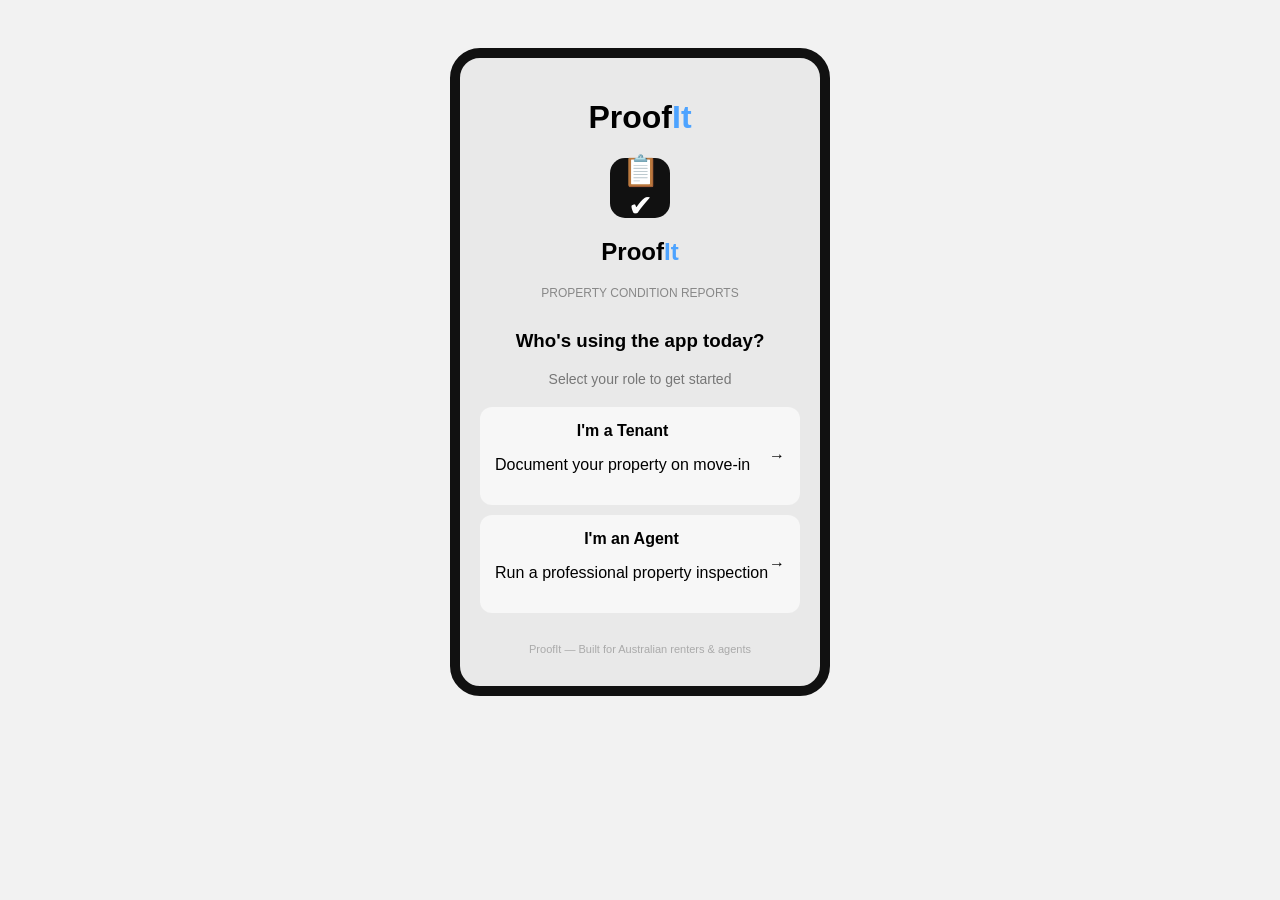
==== commit 1082db60: "Update index.html" ====
--- a/index.html
+++ b/index.html
@@ -26,7 +26,7 @@
         <strong>I'm a Tenant</strong>
         <p>Document your property on move-in</p>
       </div>
-      <span>→</span>
+      <span class="arrow">→</span>
     </div>
 
     <div class="card" onclick="selectRole('agent')">
--- a/styles.css
+++ b/styles.css
@@ -1,932 +1,143 @@
-/* ─── ProofIt — styles.css ─── */
-
-@import url('https://fonts.googleapis.com/css2?family=Syne:wght@400;700;800&family=DM+Sans:wght@300;400;500&display=swap');
-
-:root {
-  --accent: #2D7DD2;
-  --dark: #1a1a1e;
-  --cream: #f5f4f0;
-  --border: #e8e8e8;
-  --text: #1a1a1e;
-  --muted: #888;
-  --white: #ffffff;
+body {
+  font-family: Arial, sans-serif;
+  background: #f2f2f2;
+  display: flex;
+  justify-content: center;
+  padding: 40px;
 }
 
-* { box-sizing: border-box; margin: 0; padding: 0; }
-
-body {
-  background: #e0dfd9;
-  min-height: 100vh;
-  display: flex;
-  align-items: flex-start;
-  justify-content: center;
-  padding: 24px 0;
-  font-family: 'DM Sans', sans-serif;
-}
-
-/* ─── App shell ─── */
-.app-wrap {
-  background: var(--dark);
-  border-radius: 32px;
-  padding: 12px;
-  width: 100%;
-  max-width: 420px;
+.phone-frame {
+  width: 360px;
+  border: 10px solid #111;
+  border-radius: 30px;
+  background: #e9e9e9;
 }
 
 .app {
-  background: var(--cream);
-  border-radius: 22px;
-  overflow: hidden;
-  min-height: 680px;
-  display: flex;
-  flex-direction: column;
-  position: relative;
+  padding: 20px;
+  text-align: center;
 }
 
-/* ─── Screens ─── */
-.screen {
-  display: none;
-  flex-direction: column;
-  min-height: 680px;
+.logo span,
+.title span {
+  color: #4da3ff;
 }
-.screen.active { display: flex; }
 
-/* ─── Top bars ─── */
-.topbar {
+.icon-box {
+  font-size: 30px;
+  margin: 20px auto;
+  width: 60px;
+  height: 60px;
+  background: #111;
+  color: white;
   display: flex;
   align-items: center;
+  justify-content: center;
+  border-radius: 15px;
+}
+
+.subtitle {
+  font-size: 12px;
+  color: #888;
+  margin-bottom: 30px;
+}
+
+.helper {
+  color: #777;
+  font-size: 14px;
+  margin-bottom: 20px;
+}
+
+.card {
+  background: #f7f7f7;
+  border-radius: 12px;
+  padding: 15px;
+  margin: 10px 0;
+  display: flex;
   justify-content: space-between;
-  padding: 14px 20px;
-  background: var(--dark);
-  flex-shrink: 0;
+  align-items: center;
+  cursor: pointer;
+}
+
+.card:hover {
+  background: #e3e3e3;
+}
+
+.footer {
+  margin-top: 30px;
+  font-size: 11px;
+  color: #aaa;
+}
+
+/* ===== TENANT PAGE ===== */
+
+.top-bar {
+  display: flex;
+  justify-content: space-between;
+  align-items: center;
+  margin-bottom: 20px;
 }
 
 .home-btn {
-  width: 40px;
-  height: 40px;
-  background: rgba(255,255,255,0.15);
+  background: #333;
+  color: white;
   border: none;
   border-radius: 10px;
-  cursor: pointer;
-  display: flex;
-  align-items: center;
-  justify-content: center;
-  flex-shrink: 0;
-  padding: 0;
-}
-
-.topbar-title {
-  font-family: 'Syne', sans-serif;
-  font-weight: 700;
-  font-size: 15px;
-  color: #fff;
-}
-
-.topbar-badge {
-  background: #FAC775;
-  color: var(--dark);
-  font-size: 11px;
-  font-weight: 700;
-  padding: 4px 10px;
-  border-radius: 20px;
-  font-family: 'Syne', sans-serif;
-}
-
-.ready-badge {
-  background: #FAC775;
-  color: var(--dark);
-}
-
-.topbar-badge-agent {
-  background: var(--dark);
-  color: #FAC775;
-  font-size: 11px;
-  font-weight: 700;
-  padding: 4px 10px;
-  border-radius: 20px;
-  font-family: 'Syne', sans-serif;
-  border: 1px solid #FAC775;
-}
-
-/* ─── Welcome screen ─── */
-.welcome-topbar {
-  display: flex;
-  align-items: center;
-  justify-content: center;
-  padding: 18px 20px;
-  background: var(--cream);
-  border-bottom: 1px solid var(--border);
-}
-
-.wordmark {
-  font-family: 'Syne', sans-serif;
-  font-weight: 800;
-  font-size: 20px;
-  color: var(--dark);
-}
-.wordmark span { color: var(--accent); }
-
-.welcome-body {
-  flex: 1;
-  display: flex;
-  flex-direction: column;
-  align-items: center;
-  justify-content: center;
-  padding: 20px 28px 40px;
-  background: var(--cream);
-}
-
-.welcome-icon {
-  width: 68px;
-  height: 68px;
-  background: var(--dark);
-  border-radius: 20px;
-  display: flex;
-  align-items: center;
-  justify-content: center;
-  margin-bottom: 16px;
-}
-
-.welcome-title {
-  font-family: 'Syne', sans-serif;
-  font-weight: 800;
-  font-size: 34px;
-  color: var(--dark);
-  letter-spacing: -1px;
-  margin-bottom: 4px;
-}
-.welcome-title span { color: var(--accent); }
-
-.welcome-sub {
-  font-size: 12px;
-  color: #aaa;
-  text-transform: uppercase;
-  letter-spacing: 0.1em;
-  margin-bottom: 36px;
-}
-
-.welcome-question {
-  font-family: 'Syne', sans-serif;
-  font-weight: 700;
-  font-size: 19px;
-  color: var(--dark);
-  margin-bottom: 4px;
-  text-align: center;
-}
-
-.welcome-hint {
-  font-size: 13px;
-  color: var(--muted);
-  margin-bottom: 22px;
-  text-align: center;
-}
-
-.welcome-btns {
-  display: flex;
-  flex-direction: column;
-  gap: 12px;
-  width: 100%;
-}
-
-.welcome-btn {
-  width: 100%;
-  padding: 18px 20px;
-  border-radius: 16px;
-  cursor: pointer;
-  display: flex;
-  align-items: center;
-  gap: 14px;
-  text-align: left;
-  border: 1px solid #e0e0e0;
-  background: var(--white);
-  transition: opacity 0.15s;
-}
-.welcome-btn:hover { opacity: 0.85; }
-
-.wb-icon {
-  width: 42px;
-  height: 42px;
-  border-radius: 10px;
-  display: flex;
-  align-items: center;
-  justify-content: center;
-  flex-shrink: 0;
-  background: var(--cream);
-}
-
-.wb-text { flex: 1; }
-
-.wb-label {
-  font-family: 'Syne', sans-serif;
-  font-weight: 700;
-  font-size: 15px;
-  display: block;
-  color: var(--dark);
-}
-
-.wb-desc {
-  font-size: 12px;
-  margin-top: 2px;
-  display: block;
-  color: var(--muted);
-}
-
-.wb-arrow { font-size: 16px; color: #ccc; }
-
-.welcome-footer {
-  margin-top: 28px;
-  font-size: 11px;
-  color: #bbb;
-  text-align: center;
-}
-
-/* ─── Body scroll ─── */
-.body-scroll {
-  flex: 1;
-  overflow-y: auto;
-  padding: 20px;
-  padding-bottom: 100px;
-  background: var(--cream);
-}
-
-/* ─── Typography ─── */
-.section-title {
-  font-family: 'Syne', sans-serif;
-  font-weight: 700;
-  font-size: 20px;
-  color: var(--dark);
-  margin-bottom: 4px;
-}
-
-.sub-section-title {
-  font-family: 'Syne', sans-serif;
-  font-weight: 700;
-  font-size: 16px;
-  color: var(--dark);
-  margin-bottom: 4px;
-}
-
-.section-sub {
-  font-size: 13px;
-  color: #666;
-  margin-bottom: 20px;
-}
-
-.section-sub-sm {
-  font-size: 13px;
-  color: #666;
-  margin-bottom: 12px;
-  margin-top: 4px;
-}
-
-/* ─── Form fields ─── */
-.field-label {
-  font-size: 12px;
-  font-weight: 500;
-  color: var(--muted);
-  text-transform: uppercase;
-  letter-spacing: 0.06em;
-  margin-bottom: 6px;
-}
-
-.field-input {
-  width: 100%;
-  padding: 12px 14px;
-  border-radius: 10px;
-  font-size: 14px;
-  border: 1px solid #ddd;
-  background: var(--white);
-  color: var(--dark);
-  font-family: 'DM Sans', sans-serif;
-  outline: none;
-  margin-bottom: 14px;
-}
-.field-input:focus { border-color: var(--accent); }
-
-.field-row {
-  display: grid;
-  grid-template-columns: 1fr 1fr;
-  gap: 12px;
-}
-
-/* ─── Info banner ─── */
-.info-banner {
-  background: #eef5fc;
-  border: 1px solid var(--accent);
-  border-radius: 12px;
-  padding: 14px 16px;
-  margin-bottom: 20px;
-  display: flex;
-  gap: 10px;
-  align-items: flex-start;
-}
-.info-icon { font-size: 16px; flex-shrink: 0; margin-top: 1px; }
-.info-text { font-size: 13px; color: #1a4a7a; line-height: 1.5; }
-
-/* ─── Buttons ─── */
-.btn-primary {
-  width: 100%;
-  padding: 15px;
-  background: var(--dark);
-  color: var(--white);
-  border: none;
-  border-radius: 12px;
-  font-family: 'Syne', sans-serif;
-  font-weight: 700;
-  font-size: 15px;
-  cursor: pointer;
-  transition: opacity 0.15s;
-}
-.btn-primary:hover { opacity: 0.88; }
-
-.send-btn {
-  width: 100%;
-  padding: 15px;
-  background: var(--dark);
-  color: var(--white);
-  border: none;
-  border-radius: 12px;
-  font-family: 'Syne', sans-serif;
-  font-weight: 700;
-  font-size: 15px;
+  padding: 8px 10px;
   cursor: pointer;
 }
 
-.fwd-btn {
-  width: 100%;
-  padding: 13px;
-  background: #eef5fc;
-  border: 1px solid var(--accent);
+.badge {
+  background: #f5b14c;
+  padding: 5px 10px;
   border-radius: 12px;
-  color: var(--accent);
-  font-family: 'DM Sans', sans-serif;
-  font-size: 14px;
-  font-weight: 500;
-  cursor: pointer;
+  font-size: 12px;
 }
 
-.pdf-btn {
-  padding: 13px;
-  background: #f0efeb;
-  border: none;
-  border-radius: 12px;
-  color: var(--dark);
-  font-family: 'DM Sans', sans-serif;
-  font-size: 14px;
-  cursor: pointer;
+.form-container {
+  text-align: left;
 }
 
-/* ─── Bottom bar ─── */
-.bottom-bar {
-  position: sticky;
-  bottom: 0;
-  padding: 12px 20px 16px;
-  background: var(--white);
-  border-top: 1px solid #eee;
-  display: flex;
-  gap: 10px;
-  flex-shrink: 0;
+.info-box {
+  background: #dfe7f2;
+  border: 1px solid #4da3ff;
+  padding: 12px;
+  border-radius: 10px;
+  margin: 15px 0;
+  font-size: 14px;
 }
 
-.btn-back {
-  flex: 1;
-  padding: 13px;
-  background: #f0efeb;
-  border: none;
-  border-radius: 12px;
-  color: var(--dark);
-  font-family: 'Syne', sans-serif;
-  font-weight: 700;
-  font-size: 14px;
-  cursor: pointer;
+label {
+  font-size: 11px;
+  color: #777;
+  margin-top: 15px;
+  display: block;
 }
 
-.btn-next {
-  flex: 2;
-  padding: 13px;
-  background: var(--dark);
-  color: var(--white);
-  border: none;
-  border-radius: 12px;
-  font-family: 'Syne', sans-serif;
-  font-weight: 700;
-  font-size: 14px;
-  cursor: pointer;
+input {
+  width: 100%;
+  padding: 10px;
+  margin-top: 5px;
+  border-radius: 8px;
+  border: 1px solid #ccc;
 }
 
-/* ─── Progress ─── */
-.progress-wrap {
-  padding: 10px 20px;
-  background: var(--white);
-  border-bottom: 1px solid #eee;
+.row {
   display: flex;
-  align-items: center;
-  gap: 10px;
-  flex-shrink: 0;
-}
-
-.entries-count { font-size: 13px; color: var(--muted); white-space: nowrap; }
-.entries-count strong { color: var(--dark); }
-
-.prog-bar-bg {
-  flex: 1;
-  height: 4px;
-  background: #eee;
-  border-radius: 2px;
-}
-
-.prog-bar-fill {
-  height: 4px;
-  background: var(--accent);
-  border-radius: 2px;
-  transition: width 0.3s ease;
-}
-
-.room-counter { font-size: 11px; color: #999; white-space: nowrap; }
-
-/* ─── Tabs ─── */
-.tabs-row {
-  display: flex;
-  gap: 6px;
-  padding: 10px 20px;
-  overflow-x: auto;
-  scrollbar-width: none;
-  background: var(--white);
-  border-bottom: 1px solid #eee;
-  flex-shrink: 0;
-}
-.tabs-row::-webkit-scrollbar { display: none; }
-
-.tab-pill {
-  flex-shrink: 0;
-  padding: 7px 14px;
-  border-radius: 20px;
-  font-size: 12px;
-  font-weight: 500;
-  cursor: pointer;
-  border: 1px solid #ddd;
-  background: var(--white);
-  color: #999;
-  white-space: nowrap;
-  transition: all 0.15s;
-}
-.tab-pill.active { background: var(--dark); color: var(--white); border-color: var(--dark); }
-.tab-pill.done { border-color: var(--accent); color: var(--accent); background: #eef5fc; }
-
-/* ─── Entry blocks ─── */
-.entry-block {
-  background: var(--white);
-  border: 1px solid var(--border);
-  border-radius: 14px;
-  padding: 18px;
-  margin-bottom: 12px;
-}
-
-.entry-header {
-  display: flex;
-  align-items: center;
-  justify-content: space-between;
-  margin-bottom: 14px;
-}
-
-.entry-label {
-  font-family: 'Syne', sans-serif;
-  font-weight: 700;
-  font-size: 15px;
-  color: var(--dark);
-}
-
-.entry-del {
-  font-size: 11px;
-  color: #ccc;
-  background: none;
-  border: none;
-  cursor: pointer;
-  padding: 4px 8px;
-  border-radius: 6px;
-}
-.entry-del:hover { color: #e24b4a; background: #fdf0f0; }
-
-/* ─── Photos ─── */
-.photo-add-btn {
-  width: 100px;
-  height: 100px;
-  border-radius: 12px;
-  cursor: pointer;
-  border: 1.5px dashed var(--accent);
-  background: #eef5fc;
-  display: flex;
-  flex-direction: column;
-  align-items: center;
-  justify-content: center;
-  gap: 6px;
-}
-.photo-add-label { font-size: 12px; color: var(--accent); font-weight: 500; }
-
-.photo-grid { display: flex; gap: 10px; flex-wrap: wrap; }
-
-.photo-thumb {
-  width: 80px;
-  height: 80px;
-  border-radius: 10px;
-  overflow: hidden;
-  position: relative;
-  border: 1px solid #e0e0e0;
-  flex-shrink: 0;
-}
-.photo-thumb img { width: 100%; height: 100%; object-fit: cover; }
-
-.photo-ts {
-  position: absolute;
-  bottom: 0; left: 0; right: 0;
-  background: rgba(0,0,0,0.6);
-  font-size: 7px;
-  color: #fff;
-  padding: 3px 5px;
-  line-height: 1.3;
-}
-
-.photo-add-sm {
-  width: 80px;
-  height: 80px;
-  border-radius: 10px;
-  cursor: pointer;
-  border: 1.5px dashed var(--accent);
-  background: #eef5fc;
-  display: flex;
-  flex-direction: column;
-  align-items: center;
-  justify-content: center;
-  gap: 3px;
-  flex-shrink: 0;
-}
-.photo-add-sm span { font-size: 10px; color: var(--accent); font-weight: 500; }
-
-/* ─── Condition pills ─── */
-.cond-pills { display: flex; gap: 6px; margin-top: 12px; }
-
-.cpill {
-  padding: 6px 14px;
-  border-radius: 20px;
-  font-size: 12px;
-  font-weight: 500;
-  cursor: pointer;
-  border: 1px solid #ddd;
-  color: #999;
-  background: #f9f9f9;
-  transition: all 0.15s;
-}
-.cpill.good { background: #e6f7f2; border-color: #1D9E75; color: #0F6E56; }
-.cpill.fair { background: #fef6e4; border-color: #BA7517; color: #854F0B; }
-.cpill.poor { background: #fdf0f0; border-color: #A32D2D; color: #791F1F; }
-
-/* ─── Notes ─── */
-.notes-label {
-  font-size: 11px;
-  font-weight: 500;
-  color: #aaa;
-  text-transform: uppercase;
-  letter-spacing: 0.08em;
-  margin-bottom: 8px;
-  margin-top: 14px;
-}
-
-.comment-box {
-  width: 100%;
-  padding: 12px 14px;
-  border-radius: 10px;
-  font-size: 14px;
-  resize: none;
-  min-height: 70px;
-  border: 1px solid var(--border);
-  background: #fafafa;
-  color: var(--dark);
-  font-family: 'DM Sans', sans-serif;
-  outline: none;
-}
-.comment-box:focus { border-color: var(--accent); }
-.comment-box::placeholder { color: #ccc; }
-
-/* ─── Summary block (agent) ─── */
-.summary-block {
-  background: var(--white);
-  border: 1px solid var(--border);
-  border-radius: 14px;
-  padding: 16px;
-  margin-bottom: 12px;
-}
-.summary-block-label {
-  font-size: 12px;
-  font-weight: 500;
-  color: var(--muted);
-  text-transform: uppercase;
-  letter-spacing: 0.06em;
-  margin-bottom: 10px;
-}
-.spills { display: flex; gap: 8px; }
-.spill {
-  flex: 1;
-  padding: 10px 6px;
-  border-radius: 10px;
-  font-size: 13px;
-  font-weight: 500;
-  cursor: pointer;
-  border: 1px solid #ddd;
-  color: #999;
-  background: #f9f9f9;
-  text-align: center;
-  transition: all 0.15s;
-}
-.spill.good { background: #e6f7f2; border-color: #1D9E75; color: #0F6E56; }
-.spill.fair { background: #fef6e4; border-color: #BA7517; color: #854F0B; }
-.spill.poor { background: #fdf0f0; border-color: #A32D2D; color: #791F1F; }
-
-/* ─── Add entry block ─── */
-.add-entry-block {
-  background: var(--white);
-  border: 1px dashed #ddd;
-  border-radius: 14px;
-  padding: 14px;
-  margin-bottom: 12px;
-  display: flex;
-  align-items: center;
-  justify-content: center;
-  cursor: pointer;
-  gap: 8px;
-  transition: border-color 0.15s;
-}
-.add-entry-block:hover { border-color: var(--accent); }
-.add-entry-label { font-size: 14px; font-weight: 500; color: var(--muted); }
-.add-entry-block:hover .add-entry-label { color: var(--accent); }
-
-/* ─── Agent setup: type cards ─── */
-.type-grid {
-  display: grid;
-  grid-template-columns: repeat(4, 1fr);
-  gap: 8px;
-  margin-bottom: 20px;
-}
-
-.prop-type-grid {
-  display: grid;
-  grid-template-columns: repeat(3, 1fr);
-  gap: 8px;
-  margin-bottom: 16px;
-}
-
-.type-card {
-  background: var(--white);
-  border: 1px solid #e0e0e0;
-  border-radius: 10px;
-  padding: 10px 8px;
-  text-align: center;
-  cursor: pointer;
-  transition: all 0.15s;
-}
-.type-card.selected { border: 2px solid var(--accent); background: #eef5fc; }
-.type-card-icon { font-size: 18px; margin-bottom: 4px; }
-.type-card-label { font-size: 11px; font-weight: 500; color: #555; }
-.type-card.selected .type-card-label { color: var(--accent); }
-
-/* ─── Counters ─── */
-.counter-row {
-  display: flex;
-  align-items: center;
-  gap: 12px;
-  margin-bottom: 12px;
-}
-.counter-label { font-size: 14px; color: var(--dark); flex: 1; }
-.counter-btn {
-  width: 32px;
-  height: 32px;
-  border-radius: 8px;
-  border: 1px solid #ddd;
-  background: var(--white);
-  font-size: 18px;
-  cursor: pointer;
-  display: flex;
-  align-items: center;
-  justify-content: center;
-  color: #555;
-  line-height: 1;
-}
-.counter-val {
-  font-size: 16px;
-  font-weight: 600;
-  color: var(--dark);
-  min-width: 24px;
-  text-align: center;
-}
-
-/* ─── Divider ─── */
-.divider { height: 1px; background: var(--border); margin: 20px 0; }
-
-/* ─── Rooms list ─── */
-.rooms-list {
-  display: flex;
-  flex-direction: column;
-  gap: 8px;
-  margin-bottom: 12px;
-}
-
-.room-row {
-  background: var(--white);
-  border: 1px solid var(--border);
-  border-radius: 10px;
-  padding: 12px 14px;
-  display: flex;
-  align-items: center;
   gap: 10px;
 }
 
-.room-row-input {
+.row div {
   flex: 1;
-  border: none;
-  outline: none;
-  font-size: 14px;
-  color: var(--dark);
-  font-family: 'DM Sans', sans-serif;
-  background: transparent;
 }
 
-.room-drag { color: #ccc; font-size: 14px; }
-
-.room-del {
-  width: 28px;
-  height: 28px;
-  border-radius: 6px;
+.primary-btn {
+  width: 100%;
+  margin-top: 20px;
+  padding: 15px;
+  background: #111;
+  color: white;
   border: none;
-  background: none;
+  border-radius: 12px;
   cursor: pointer;
-  display: flex;
-  align-items: center;
-  justify-content: center;
 }
-.room-del:hover { background: #fdf0f0; }
-
-.add-room-btn {
-  width: 100%;
-  padding: 12px;
-  background: var(--white);
-  border: 1px dashed #ddd;
-  border-radius: 10px;
-  display: flex;
-  align-items: center;
-  justify-content: center;
-  gap: 8px;
-  cursor: pointer;
-  font-size: 14px;
-  color: var(--muted);
-  font-family: 'DM Sans', sans-serif;
-  margin-bottom: 20px;
-}
-.add-room-btn:hover { border-color: var(--accent); color: var(--accent); }
-
-/* ─── Signature ─── */
-.sig-wrap {
-  background: var(--white);
-  border: 1px solid var(--border);
-  border-radius: 14px;
-  padding: 16px;
-  margin-bottom: 16px;
-}
-.sig-label {
-  font-size: 12px;
-  font-weight: 500;
-  color: var(--muted);
-  text-transform: uppercase;
-  letter-spacing: 0.06em;
-  margin-bottom: 10px;
-}
-#sig-canvas {
-  width: 100%;
-  height: 120px;
-  border: 1px dashed #ddd;
-  border-radius: 10px;
-  background: #fafafa;
-  cursor: crosshair;
-  display: block;
-  touch-action: none;
-}
-.sig-clear {
-  font-size: 12px;
-  color: #aaa;
-  background: none;
-  border: none;
-  cursor: pointer;
-  margin-top: 8px;
-  padding: 0;
-}
-
-/* ─── Report ─── */
-.report-header-card {
-  background: var(--dark);
-  border-radius: 14px;
-  padding: 20px;
-  margin-bottom: 12px;
-}
-.rh-title {
-  font-family: 'Syne', sans-serif;
-  font-weight: 800;
-  font-size: 18px;
-  color: #fff;
-}
-.rh-accent { color: var(--accent); }
-.rh-sub { font-size: 12px; color: rgba(255,255,255,0.5); margin-top: 2px; }
-.rh-meta {
-  display: grid;
-  grid-template-columns: 1fr 1fr;
-  gap: 10px;
-  margin-top: 14px;
-}
-.rh-meta-item {
-  background: rgba(255,255,255,0.07);
-  border-radius: 8px;
-  padding: 8px 10px;
-}
-.rh-meta-label { font-size: 10px; color: rgba(255,255,255,0.4); text-transform: uppercase; letter-spacing: 0.05em; }
-.rh-meta-value { font-size: 13px; color: #fff; font-weight: 500; margin-top: 2px; }
-
-.evidence-badge {
-  background: #eef5fc;
-  border: 1px solid var(--accent);
-  border-radius: 10px;
-  padding: 12px 14px;
-  margin-bottom: 12px;
-  display: flex;
-  gap: 10px;
-  align-items: center;
-}
-.evidence-badge-text { font-size: 13px; color: #1a4a7a; font-weight: 500; }
-
-.report-room-card {
-  background: var(--white);
-  border: 1px solid var(--border);
-  border-radius: 14px;
-  padding: 16px;
-  margin-bottom: 10px;
-}
-.rr-header {
-  display: flex;
-  align-items: center;
-  justify-content: space-between;
-  margin-bottom: 10px;
-  padding-bottom: 8px;
-  border-bottom: 1px solid #f0f0f0;
-}
-.rr-title {
-  font-family: 'Syne', sans-serif;
-  font-weight: 700;
-  font-size: 15px;
-  color: var(--dark);
-}
-.rr-badge { font-size: 11px; font-weight: 500; padding: 3px 10px; border-radius: 20px; }
-.rr-good { background: #e6f7f2; color: #0F6E56; }
-.rr-fair { background: #fef6e4; color: #854F0B; }
-.rr-poor { background: #fdf0f0; color: #791F1F; }
-
-.rr-entry {
-  margin-bottom: 10px;
-  padding-bottom: 10px;
-  border-bottom: 1px solid #f5f5f5;
-}
-.rr-entry:last-child { border-bottom: none; margin-bottom: 0; padding-bottom: 0; }
-.rr-entry-label {
-  font-size: 11px;
-  color: #aaa;
-  text-transform: uppercase;
-  letter-spacing: 0.06em;
-  margin-bottom: 6px;
-  display: flex;
-  align-items: center;
-  gap: 8px;
-}
-.rr-cond { font-size: 10px; font-weight: 500; padding: 2px 8px; border-radius: 20px; }
-.rr-photos { display: flex; gap: 6px; flex-wrap: wrap; margin-bottom: 6px; }
-.rr-photo { width: 64px; height: 64px; border-radius: 8px; overflow: hidden; border: 1px solid #eee; }
-.rr-photo img { width: 100%; height: 100%; object-fit: cover; }
-.rr-comment { font-size: 13px; color: #555; font-style: italic; margin-bottom: 4px; }
-.rr-ts { font-size: 10px; color: #bbb; }
-
-.sig-preview-wrap {
-  background: var(--white);
-  border: 1px solid var(--border);
-  border-radius: 14px;
-  padding: 16px;
-  margin-bottom: 12px;
-}
-.sig-preview-label {
-  font-size: 12px;
-  color: var(--muted);
-  text-transform: uppercase;
-  letter-spacing: 0.06em;
-  margin-bottom: 8px;
-}
-.sig-preview-img { max-width: 100%; height: 60px; object-fit: contain; }
-
-/* ─── Responsive ─── */
-@media (max-width: 460px) {
-  body { padding: 0; align-items: flex-start; }
-  .app-wrap { border-radius: 0; padding: 0; }
-  .app { border-radius: 0; min-height: 100vh; }
-}
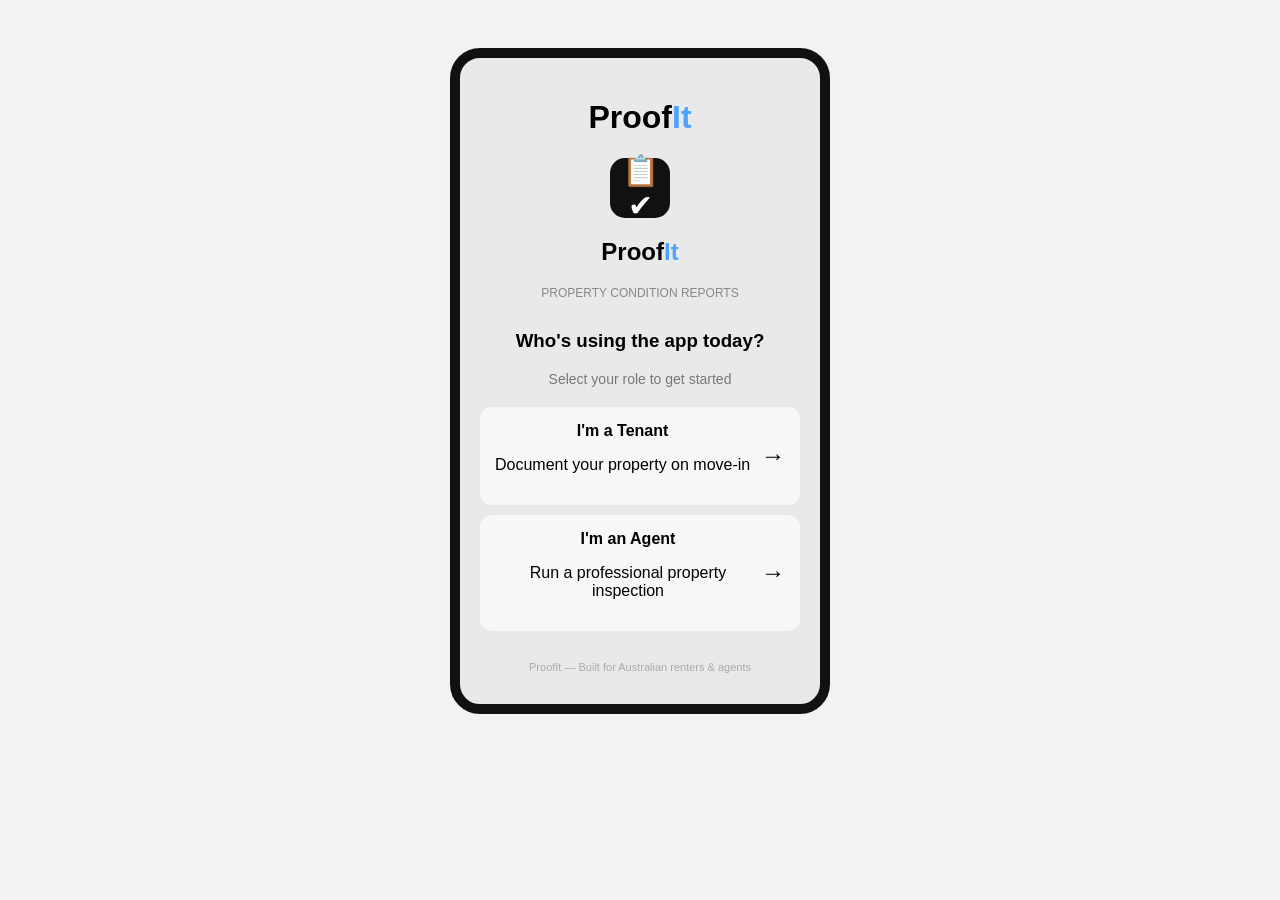
==== commit 3b7cdc46: "Update index.html" ====
--- a/index.html
+++ b/index.html
@@ -34,7 +34,7 @@
         <strong>I'm an Agent</strong>
         <p>Run a professional property inspection</p>
       </div>
-      <span>→</span>
+      <span class="arrow">→</span>
     </div>
 
     <p class="footer">ProofIt — Built for Australian renters & agents</p>
--- a/styles.css
+++ b/styles.css
@@ -141,3 +141,7 @@
   border-radius: 12px;
   cursor: pointer;
 }
+
+.arrow {
+  font-size: 24px;
+}
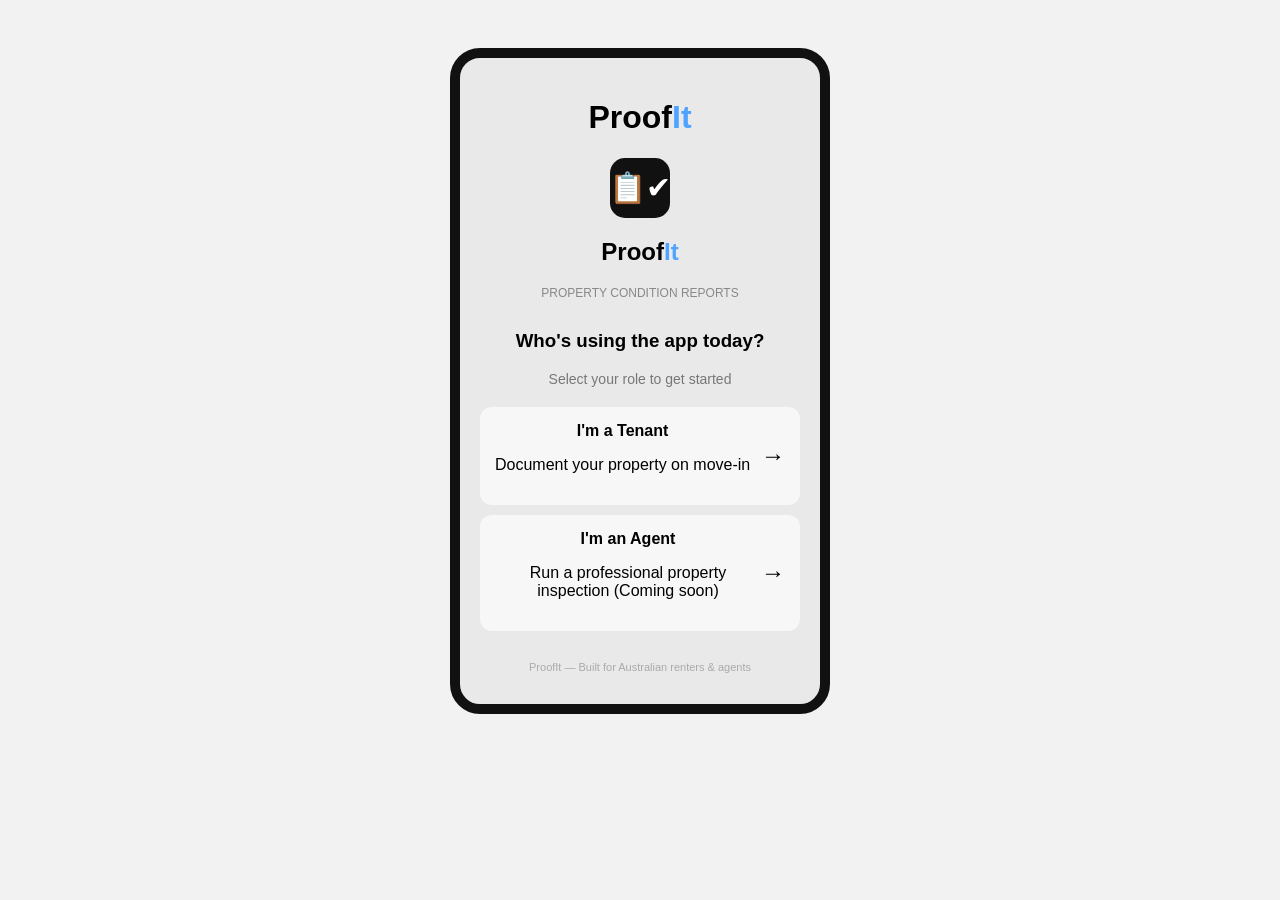
==== commit 957037dd: "Refactor HTML structure and update content" ====
--- a/index.html
+++ b/index.html
@@ -6,6 +6,7 @@
   <title>ProofIt</title>
   <link rel="stylesheet" href="styles.css" />
 </head>
+
 <body>
 
 <div class="phone-frame">
@@ -13,12 +14,15 @@
 
     <h1 class="logo">Proof<span>It</span></h1>
 
-    <div class="icon-box">📋✔</div>
+    <div class="icon-box">
+      <span class="clipboard">📋</span>
+      <span class="tick">✔</span>
+    </div>
 
     <h2 class="title">Proof<span>It</span></h2>
     <p class="subtitle">PROPERTY CONDITION REPORTS</p>
 
-    <h3>Who's using the app today?</h3>
+    <h3 class="heading">Who's using the app today?</h3>
     <p class="helper">Select your role to get started</p>
 
     <div class="card" onclick="selectRole('tenant')">
@@ -32,7 +36,7 @@
     <div class="card" onclick="selectRole('agent')">
       <div>
         <strong>I'm an Agent</strong>
-        <p>Run a professional property inspection</p>
+        <p>Run a professional property inspection (Coming soon)</p>
       </div>
       <span class="arrow">→</span>
     </div>
@@ -42,6 +46,6 @@
   </div>
 </div>
 
-<script src="script.js?v=2"></script>
+<script src="script.js"></script>
 </body>
 </html>
--- a/styles.css
+++ b/styles.css
@@ -145,3 +145,7 @@
 .arrow {
   font-size: 24px;
 }
+
+.address-input {
+  width: 70%;
+}
